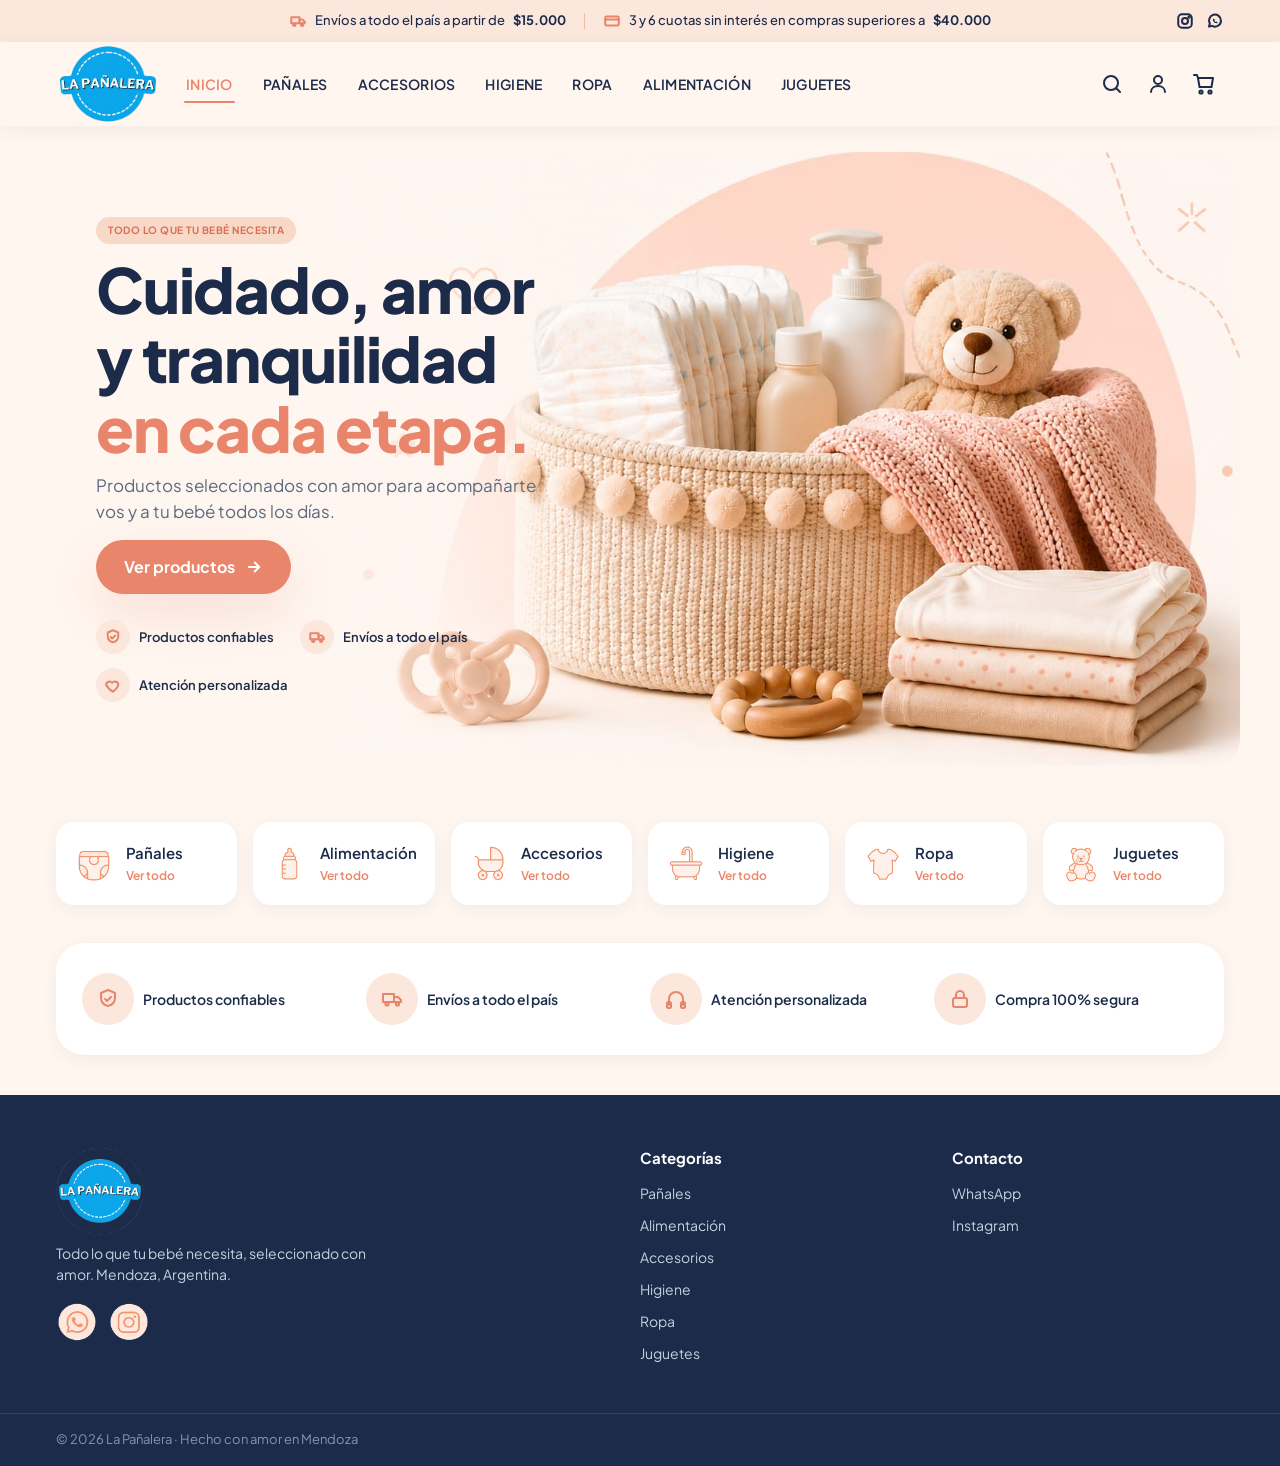
==== index.html @ e3b6f4aa "Ajustes UI: lightbox, logo más grande, hero mobile compacto, ofertas y limpieza - Saca corazones de " ====
<!DOCTYPE html>
<html lang="es">
<head>
  <meta charset="UTF-8" />
  <meta name="viewport" content="width=device-width, initial-scale=1.0" />
  <title>La Pañalera — Todo lo que tu bebé necesita</title>
  <meta name="description" content="La Pañalera: pañales, alimentación, accesorios, higiene, ropa y juguetes para tu bebé. Productos seleccionados con amor. Envíos a todo el país." />

  <link rel="preconnect" href="https://fonts.googleapis.com" />
  <link rel="preconnect" href="https://fonts.gstatic.com" crossorigin />
  <link href="https://fonts.googleapis.com/css2?family=Plus+Jakarta+Sans:wght@400;500;600;700;800&display=swap" rel="stylesheet" />
  <link rel="stylesheet" href="css/styles.css" />
  <link rel="icon" href="assets/logo.png" />
</head>
<body>

  <!-- ===================== BARRA DE ANUNCIO ===================== -->
  <div class="topbar">
    <div class="container topbar__inner">
      <p class="topbar__msg">
        <svg class="ico" viewBox="0 0 24 24" aria-hidden="true"><path d="M3 7h11v8H3z"/><path d="M14 10h4l3 3v2h-7z"/><circle cx="7" cy="17" r="1.6"/><circle cx="17.5" cy="17" r="1.6"/></svg>
        Envíos a todo el país a partir de <strong>$15.000</strong>
      </p>
      <span class="topbar__sep" aria-hidden="true"></span>
      <p class="topbar__msg topbar__msg--2">
        <svg class="ico" viewBox="0 0 24 24" aria-hidden="true"><rect x="3" y="6" width="18" height="12" rx="2"/><path d="M3 10h18"/></svg>
        3 y 6 cuotas sin interés en compras superiores a <strong>$40.000</strong>
      </p>
      <div class="topbar__social">
        <a href="https://www.instagram.com/lapanaleradelmercado" target="_blank" rel="noopener" aria-label="Instagram"><svg class="ico" viewBox="0 0 24 24"><rect x="3" y="3" width="18" height="18" rx="5"/><circle cx="12" cy="12" r="4"/><circle cx="17.5" cy="6.5" r="1"/></svg></a>
        <a href="#" id="topbarWa" target="_blank" rel="noopener" aria-label="WhatsApp"><svg class="ico" viewBox="0 0 24 24"><path d="M20 11.5a8 8 0 0 1-11.8 7L4 19.5l1.1-4A8 8 0 1 1 20 11.5z"/><path d="M9 9.5c0 3 2.5 5.5 5.5 5.5.6 0 1.2-.6.8-1.2l-1-1.2-1.5.6-1.6-1.6.6-1.5-1.2-1c-.6-.4-1.2.2-1.2.8z" fill="currentColor" stroke="none"/></svg></a>
      </div>
    </div>
  </div>

  <!-- ===================== HEADER ===================== -->
  <header class="header">
    <div class="container header__inner">
      <button class="header__menu" id="menuBtn" aria-label="Abrir menú">
        <svg viewBox="0 0 24 24"><path d="M4 7h16M4 12h16M4 17h16"/></svg>
      </button>

      <a href="index.html" class="logo" aria-label="La Pañalera — inicio">
        <img class="logo__img" src="assets/logo.png" alt="La Pañalera" width="1052" height="1052" />
      </a>

      <nav class="nav" id="nav">
        <a href="index.html" class="nav__link is-active">Inicio</a>
        <a href="productos.html?rubro=panales" class="nav__link">Pañales</a>
        <a href="productos.html?rubro=accesorios" class="nav__link">Accesorios</a>
        <a href="productos.html?rubro=higiene" class="nav__link">Higiene</a>
        <a href="productos.html?rubro=ropa" class="nav__link">Ropa</a>
        <a href="productos.html?rubro=alimentacion" class="nav__link">Alimentación</a>
        <a href="productos.html?rubro=juguetes" class="nav__link">Juguetes</a>
        <a href="productos.html" class="nav__link nav__link--ofertas" hidden>Ofertas</a>
      </nav>

      <div class="header__actions">
        <button class="iconbtn iconbtn--search" id="searchBtn" aria-label="Buscar productos">
          <svg viewBox="0 0 24 24"><circle cx="11" cy="11" r="7"/><path d="m20 20-3.5-3.5"/></svg>
        </button>
        <button class="iconbtn header__user" aria-label="Mi cuenta">
          <svg viewBox="0 0 24 24"><circle cx="12" cy="8" r="4"/><path d="M5 20c0-3.5 3-6 7-6s7 2.5 7 6"/></svg>
        </button>
        <button class="iconbtn iconbtn--cart" id="cartBtn" aria-label="Carrito">
          <svg viewBox="0 0 24 24"><path d="M6 6h15l-1.5 9h-12z"/><path d="M6 6 5 3H2"/><circle cx="9" cy="20" r="1.6"/><circle cx="18" cy="20" r="1.6"/></svg>
          <span class="badge" id="cartCount" hidden>0</span>
        </button>
      </div>
    </div>
  </header>

  <!-- Menú lateral mobile -->
  <div class="drawer" id="drawer" hidden>
    <div class="drawer__panel">
      <button class="drawer__close" id="drawerClose" aria-label="Cerrar menú">&times;</button>
      <nav class="drawer__nav" id="drawerNav"></nav>
    </div>
    <div class="drawer__backdrop" id="drawerBackdrop"></div>
  </div>

  <!-- Carrito (panel lateral) -->
  <div class="cart" id="cart" hidden>
    <div class="cart__backdrop" id="cartBackdrop"></div>
    <aside class="cart__panel" role="dialog" aria-label="Tu carrito">
      <header class="cart__head">
        <h2 class="cart__title">Tu carrito</h2>
        <button class="cart__close" id="cartClose" aria-label="Cerrar carrito">&times;</button>
      </header>
      <div class="cart__body" id="cartBody"><!-- render por JS --></div>
      <footer class="cart__foot" id="cartFoot">
        <div class="cart__totalrow">
          <span>Total</span>
          <strong id="cartTotal">$0</strong>
        </div>
        <a class="btn btn--primary cart__checkout" id="cartCheckout" target="_blank" rel="noopener">
          <svg viewBox="0 0 24 24" aria-hidden="true"><path d="M21 11.5a8 8 0 0 1-11.8 7L4 20l1.4-4.5A8 8 0 1 1 21 11.5z"/></svg>
          Finalizar pedido por WhatsApp
        </a>
        <button class="cart__clear" id="cartClear">Vaciar carrito</button>
      </footer>
    </aside>
  </div>

  <!-- Aviso flotante -->
  <div class="toast" id="toast" role="status" aria-live="polite" hidden></div>

  <main>
    <!-- ===================== HERO ===================== -->
    <section class="hero">
      <div class="container hero__inner">
        <picture class="hero__pic">
          <source media="(max-width: 991px)" srcset="assets/hero-mobile.jpeg" />
          <img class="hero__photo" src="assets/hero.jpeg" alt="Canasta con productos para bebé: pañales, mamadera, osito de peluche, mantita y accesorios" />
        </picture>
        <div class="hero__scrim" aria-hidden="true"></div>
        <div class="hero__content">
          <span class="pill">Todo lo que tu bebé necesita</span>
          <h1 class="hero__title">
            Cuidado, amor<br />y tranquilidad<br />
            <span class="hero__title-accent">en cada etapa.</span>
          </h1>
          <p class="hero__text">
            Productos seleccionados con amor para acompañarte
            vos y a tu bebé todos los días.
          </p>
          <a href="productos.html" class="btn btn--primary hero__cta">
            Ver productos
            <svg viewBox="0 0 24 24" aria-hidden="true"><path d="M5 12h14M13 6l6 6-6 6"/></svg>
          </a>

          <!-- confianza (visible en desktop dentro del hero) -->
          <ul class="hero__trust">
            <li><span class="hero__trust-ico"><svg viewBox="0 0 24 24"><path d="M12 3l7 3v5c0 4-3 7-7 8-4-1-7-4-7-8V6z"/><path d="m9 12 2 2 4-4"/></svg></span> Productos confiables</li>
            <li><span class="hero__trust-ico"><svg viewBox="0 0 24 24"><path d="M3 7h11v8H3z"/><path d="M14 10h4l3 3v2h-7z"/><circle cx="7" cy="17" r="1.6"/><circle cx="17.5" cy="17" r="1.6"/></svg></span> Envíos a todo el país</li>
            <li><span class="hero__trust-ico"><svg viewBox="0 0 24 24"><path d="M12 21s-7-4.5-9-9a4.5 4.5 0 0 1 8-3 4.5 4.5 0 0 1 8 3c-1 4-7 9-7 9z"/></svg></span> Atención personalizada</li>
          </ul>
        </div>

      </div>
    </section>

    <!-- ===================== CATEGORÍAS ===================== -->
    <section class="cats" id="categorias" aria-label="Categorías">
      <div class="container">
        <div class="cats__card">
          <div class="cats__grid" id="catsGrid"><!-- render por JS --></div>
          <a href="productos.html" class="btn btn--soft cats__all">
            Ver todas las categorías
            <svg viewBox="0 0 24 24" aria-hidden="true"><path d="M5 12h14M13 6l6 6-6 6"/></svg>
          </a>
        </div>
      </div>
    </section>

    <!-- ===================== FRANJA DE CONFIANZA / PROMOS ===================== -->
    <section class="trust" aria-label="Por qué comprarnos">
      <div class="container">
        <ul class="trust__row" id="trustRow"><!-- render por JS --></ul>
      </div>
    </section>
  </main>

  <!-- ===================== FOOTER ===================== -->
  <footer class="footer">
    <div class="container footer__inner">
      <div class="footer__brand">
        <span class="logo logo--footer">
          <img class="logo__img" src="assets/logo.png" alt="La Pañalera" width="1052" height="1052" />
        </span>
        <p>Todo lo que tu bebé necesita, seleccionado con amor. Mendoza, Argentina.</p>
        <div class="footer__social">
          <a href="#" id="footerWaIcon" target="_blank" rel="noopener" aria-label="WhatsApp"><img src="assets/icons/whatsapp.png" alt="WhatsApp" /></a>
          <a href="https://www.instagram.com/lapanaleradelmercado" target="_blank" rel="noopener" aria-label="Instagram"><img src="assets/icons/instagram.png" alt="Instagram" /></a>
        </div>
      </div>
      <div class="footer__col">
        <h3>Categorías</h3>
        <ul id="footerCats"></ul>
      </div>
      <div class="footer__col">
        <h3>Contacto</h3>
        <ul>
          <li><a href="#" id="footerWa">WhatsApp</a></li>
          <li><a href="https://www.instagram.com/lapanaleradelmercado" target="_blank" rel="noopener">Instagram</a></li>
        </ul>
      </div>
    </div>
    <div class="footer__bottom">
      <div class="container">© <span id="year"></span> La Pañalera · Hecho con amor en Mendoza</div>
    </div>
  </footer>

  <!-- ===================== BOTTOM NAV (mobile) ===================== -->
  <nav class="bottomnav" aria-label="Navegación principal">
    <a href="#" class="bottomnav__item is-active">
      <svg viewBox="0 0 24 24"><path d="M4 11l8-7 8 7"/><path d="M6 10v9h12v-9"/></svg>
      <span>Inicio</span>
    </a>
    <a href="#categorias" class="bottomnav__item">
      <svg viewBox="0 0 24 24"><rect x="4" y="4" width="6" height="6" rx="1.5"/><rect x="14" y="4" width="6" height="6" rx="1.5"/><rect x="4" y="14" width="6" height="6" rx="1.5"/><rect x="14" y="14" width="6" height="6" rx="1.5"/></svg>
      <span>Categorías</span>
    </a>
    <a href="#" class="bottomnav__item" id="navWa" target="_blank" rel="noopener">
      <svg viewBox="0 0 24 24"><path d="M20 11.5a8 8 0 0 1-11.8 7L4 19.5l1.1-4A8 8 0 1 1 20 11.5z"/><path d="M9 9.5c0 3 2.5 5.5 5.5 5.5.6 0 1.2-.6.8-1.2l-1-1.2-1.5.6-1.6-1.6.6-1.5-1.2-1c-.6-.4-1.2.2-1.2.8z" fill="currentColor" stroke="none"/></svg>
      <span>WhatsApp</span>
    </a>
    <a href="https://www.instagram.com/lapanaleradelmercado" class="bottomnav__item" id="navIg" target="_blank" rel="noopener">
      <svg viewBox="0 0 24 24"><rect x="3" y="3" width="18" height="18" rx="5"/><circle cx="12" cy="12" r="4"/><circle cx="17.5" cy="6.5" r="1"/></svg>
      <span>Instagram</span>
    </a>
    <a href="#" class="bottomnav__item" id="cartBtnNav">
      <svg viewBox="0 0 24 24"><path d="M6 6h15l-1.5 9h-12z"/><path d="M6 6 5 3H2"/><circle cx="9" cy="20" r="1.6"/><circle cx="18" cy="20" r="1.6"/></svg>
      <span>Carrito</span>
      <span class="badge badge--nav" id="cartCountNav" hidden>0</span>
    </a>
  </nav>

  <script src="js/main.js"></script>
</body>
</html>
---- css/styles.css ----
/* =========================================================
   LA PAÑALERA — Hoja de estilos
   Mobile-first. Breakpoint desktop en 992px.
   Todo se controla con las variables de :root.
   ========================================================= */

:root {
  /* Marca */
  --brand: #29abe2;          /* azul del logo */

  /* Acento (coral / salmón del mockup) */
  --accent: #e8856b;
  --accent-dark: #db6f53;
  --accent-soft: #f6b9a4;

  /* Cremas y durazno */
  --cream: #fff6f0;
  --peach-50: #fdf1ea;
  --peach-100: #fbe7db;
  --peach-200: #f8d8c7;
  --peach-300: #f1c3ad;

  /* Texto */
  --ink: #1c2b4a;            /* azul marino títulos */
  --ink-soft: #5d6b82;       /* gris texto */
  --line: #eee3da;

  /* Ilustración hero */
  --basket: #e7cba6;
  --basket-rim: #f0ddc4;
  --basket-line: #c9a982;
  --bear: #d6b48a;
  --bear-light: #ecdcc2;
  --bear-dark: #b8966c;

  /* Sistema */
  --white: #ffffff;
  --radius: 18px;
  --radius-lg: 28px;
  --shadow-sm: 0 4px 16px rgba(28, 43, 74, .06);
  --shadow-md: 0 10px 30px rgba(28, 43, 74, .08);
  --shadow-lg: 0 20px 50px rgba(219, 111, 83, .16);
  --container: 1200px;
  --ease: cubic-bezier(.4, 0, .2, 1);
}

/* ---------- Reset ---------- */
* { box-sizing: border-box; margin: 0; padding: 0; }
[hidden] { display: none !important; }
html { scroll-behavior: smooth; }
body {
  font-family: 'Plus Jakarta Sans', system-ui, -apple-system, sans-serif;
  color: var(--ink);
  background: var(--cream);
  line-height: 1.5;
  -webkit-font-smoothing: antialiased;
  padding-bottom: 70px; /* deja lugar al bottom-nav en mobile */
}
a { color: inherit; text-decoration: none; }
ul { list-style: none; }
img, svg { display: block; max-width: 100%; }
button { font-family: inherit; cursor: pointer; border: none; background: none; }
input { font-family: inherit; }

.container { width: 100%; max-width: var(--container); margin: 0 auto; padding: 0 16px; }
.ico { width: 18px; height: 18px; }

/* Estilo base de íconos de línea */
svg path, svg circle, svg rect, svg ellipse, svg line {
  vector-effect: non-scaling-stroke;
}
.header svg, .topbar svg, .iconbtn svg, .bottomnav svg, .searchbar svg,
.btn svg, .hero__trust-ico svg, .cat__ico svg, .trust__ico svg {
  fill: none;
  stroke: currentColor;
  stroke-width: 2;
  stroke-linecap: round;
  stroke-linejoin: round;
}

/* =========================================================
   BARRA DE ANUNCIO
   ========================================================= */
.topbar {
  background: var(--peach-100);
  color: var(--ink);
  font-size: 13px;
  font-weight: 500;
}
.topbar__inner {
  display: flex;
  align-items: center;
  justify-content: center;
  gap: 14px;
  min-height: 38px;
}
.topbar__msg { display: inline-flex; align-items: center; gap: 8px; }
.topbar__msg .ico { color: var(--accent); }
.topbar__msg--2, .topbar__sep, .topbar__social { display: none; }
.topbar__social { gap: 12px; }
.topbar__social a { color: var(--ink); display: inline-flex; transition: transform .2s var(--ease); }
.topbar__social a:hover { transform: translateY(-1px); }
.social-ico { width: 26px; height: 26px; object-fit: contain; }

/* =========================================================
   HEADER
   ========================================================= */
.header {
  position: sticky;
  top: 0;
  z-index: 50;
  background: var(--cream);
  box-shadow: var(--shadow-sm);
}
.header__inner {
  display: flex;
  align-items: center;
  justify-content: space-between;
  gap: 12px;
  min-height: 64px;
}
.header__menu { color: var(--ink); padding: 6px; }
.header__menu svg { width: 26px; height: 26px; }

.logo { display: inline-flex; align-items: center; }
/* logo más grande que su caja (márgenes negativos) para que se lea sin agrandar el header */
.logo__img { width: 80px; height: 80px; object-fit: contain; margin: -12px 0; }
.logo--footer .logo__img { width: 84px; height: 84px; margin: 0; }

.nav { display: none; }
.nav__link {
  font-size: 14px; font-weight: 600; color: var(--ink);
  padding: 6px 2px; position: relative; transition: color .2s var(--ease);
}
.nav__link:hover { color: var(--accent); }
.nav__link.is-active { color: var(--accent); }
.nav__link.is-active::after {
  content: ''; position: absolute; left: 0; right: 0; bottom: -2px; height: 2px;
  background: var(--accent); border-radius: 2px;
}

.header__actions { display: flex; align-items: center; gap: 6px; }
.iconbtn {
  position: relative; color: var(--ink); padding: 8px; border-radius: 50%;
  transition: background .2s var(--ease), color .2s var(--ease);
}
.iconbtn svg { width: 24px; height: 24px; }
.iconbtn:hover { background: var(--peach-100); color: var(--accent); }
/* mobile: solo la lupa en el header (carrito está en la barra inferior) */
.iconbtn--search { display: inline-flex; }
.header__user, .iconbtn--cart { display: none; }

.badge {
  position: absolute; top: 0; right: 0;
  background: var(--accent); color: #fff; font-size: 11px; font-weight: 700;
  min-width: 18px; height: 18px; border-radius: 9px;
  display: grid; place-items: center; padding: 0 4px;
}

/* Buscador */
.searchbar__wrap { padding-bottom: 12px; }
.searchbar {
  display: flex; align-items: center; gap: 10px;
  background: var(--white); border: 1.5px solid var(--line);
  border-radius: 999px; padding: 12px 18px; box-shadow: var(--shadow-sm);
  transition: border-color .2s var(--ease);
}
.searchbar:focus-within { border-color: var(--accent-soft); }
.searchbar svg { width: 20px; height: 20px; color: var(--ink-soft); }
.searchbar input { flex: 1; border: none; outline: none; font-size: 15px; background: none; color: var(--ink); }
.searchbar input::placeholder { color: #9aa6b8; }

/* =========================================================
   DRAWER (menú mobile)
   ========================================================= */
.drawer { position: fixed; inset: 0; z-index: 100; }
.drawer__backdrop { position: absolute; inset: 0; background: rgba(28,43,74,.45); animation: fade .25s var(--ease); }
.drawer__panel {
  position: absolute; top: 0; left: 0; bottom: 0; width: 78%; max-width: 320px;
  background: var(--cream); box-shadow: var(--shadow-lg); padding: 24px 20px;
  z-index: 1; animation: slideIn .28s var(--ease);
}
.drawer__close { font-size: 30px; line-height: 1; color: var(--ink); margin-bottom: 16px; }
.drawer__nav a {
  display: block; padding: 14px 8px; font-size: 16px; font-weight: 600;
  color: var(--ink); border-bottom: 1px solid var(--line);
}
.drawer__nav a:hover { color: var(--accent); }
@keyframes slideIn { from { transform: translateX(-100%); } to { transform: translateX(0); } }
@keyframes slideInRight { from { transform: translateX(100%); } to { transform: translateX(0); } }
@keyframes fade { from { opacity: 0; } to { opacity: 1; } }

/* =========================================================
   CARRITO (panel lateral derecho)
   ========================================================= */
.cart { position: fixed; inset: 0; z-index: 120; }
.cart__backdrop { position: absolute; inset: 0; background: rgba(28,43,74,.45); animation: fade .25s var(--ease); }
.cart__panel {
  position: absolute; top: 0; right: 0; bottom: 0; width: 90%; max-width: 400px;
  background: var(--cream); box-shadow: var(--shadow-lg);
  display: flex; flex-direction: column; animation: slideInRight .28s var(--ease);
}
.cart__head {
  display: flex; align-items: center; justify-content: space-between;
  padding: 20px 20px 14px; border-bottom: 1px solid var(--line);
}
.cart__title { font-size: 19px; font-weight: 800; }
.cart__close { font-size: 30px; line-height: 1; color: var(--ink-soft); }
.cart__body { flex: 1; overflow-y: auto; padding: 14px 16px; }

.cart__empty { text-align: center; padding: 48px 20px; color: var(--ink-soft); }
.cart__empty-ico { display: inline-grid; place-items: center; width: 64px; height: 64px; border-radius: 50%; background: var(--peach-100); color: var(--accent); margin-bottom: 14px; }
.cart__empty-ico svg { width: 30px; height: 30px; }
.cart__empty p { font-weight: 700; color: var(--ink); margin-bottom: 4px; }
.cart__empty span { font-size: 13px; }

.cart-item {
  display: flex; align-items: center; gap: 12px;
  padding: 14px 0; border-bottom: 1px solid var(--line);
}
.cart-item__info { display: flex; flex-direction: column; gap: 2px; flex: 1; min-width: 0; }
.cart-item__cat { font-size: 10px; font-weight: 700; color: var(--accent); text-transform: uppercase; letter-spacing: .04em; }
.cart-item__name { font-size: 14px; font-weight: 700; color: var(--ink); line-height: 1.25; }
.cart-item__price { font-size: 13px; color: var(--ink-soft); }
.cart-item__right { display: flex; flex-direction: column; align-items: flex-end; gap: 8px; }
.stepper {
  display: inline-flex; align-items: center; gap: 2px;
  background: var(--white); border: 1.5px solid var(--line); border-radius: 999px; padding: 2px;
}
.stepper button {
  width: 28px; height: 28px; border-radius: 50%; color: var(--accent-dark);
  font-size: 18px; font-weight: 700; display: grid; place-items: center;
  transition: background .15s var(--ease);
}
.stepper button:hover { background: var(--peach-100); }
.stepper span { min-width: 24px; text-align: center; font-weight: 700; font-size: 14px; }
.cart-item__del { color: #b9c0cc; padding: 2px; transition: color .15s var(--ease); }
.cart-item__del:hover { color: var(--accent); }
.cart-item__del svg { width: 18px; height: 18px; }

.cart__foot { padding: 16px 18px calc(16px + env(safe-area-inset-bottom)); border-top: 1px solid var(--line); background: var(--cream); }
.cart__totalrow { display: flex; justify-content: space-between; align-items: baseline; margin-bottom: 14px; font-size: 15px; }
.cart__totalrow strong { font-size: 22px; font-weight: 800; }
.cart__checkout { width: 100%; justify-content: center; }
.cart__checkout svg { fill: #fff; stroke: none; }
.cart__clear {
  display: block; width: 100%; text-align: center; margin-top: 10px;
  font-size: 13px; font-weight: 600; color: var(--ink-soft); padding: 6px;
}
.cart__clear:hover { color: var(--accent); }

/* animación del ícono de carrito al agregar */
.iconbtn--cart.pulse svg { animation: cartPulse .4s var(--ease); }
@keyframes cartPulse { 0%,100% { transform: scale(1); } 40% { transform: scale(1.22); } }

/* =========================================================
   TOAST
   ========================================================= */
.toast {
  position: fixed; left: 50%; bottom: 90px; transform: translate(-50%, 12px);
  background: var(--ink); color: #fff; font-size: 13.5px; font-weight: 600;
  padding: 12px 20px; border-radius: 999px; box-shadow: var(--shadow-md);
  z-index: 130; opacity: 0; transition: opacity .25s var(--ease), transform .25s var(--ease);
  max-width: 88%; text-align: center;
}
.toast.is-on { opacity: 1; transform: translate(-50%, 0); }

/* =========================================================
   LIGHTBOX (ampliar imagen)
   ========================================================= */
.lightbox {
  position: fixed; inset: 0; z-index: 200; display: grid; place-items: center;
  background: rgba(20, 28, 46, .88); padding: 24px; cursor: zoom-out;
  opacity: 0; transition: opacity .2s var(--ease);
}
.lightbox.is-on { opacity: 1; }
.lightbox img {
  max-width: 100%; max-height: 100%; border-radius: 14px;
  box-shadow: 0 20px 60px rgba(0, 0, 0, .5);
}

/* =========================================================
   HERO
   ========================================================= */
.hero { padding: 14px 0 8px; }
.hero__inner {
  background: linear-gradient(135deg, var(--peach-50) 0%, var(--peach-100) 100%);
  border-radius: var(--radius-lg);
  padding: 22px 20px;
  position: relative;
  overflow: hidden;
  min-height: 320px;
  display: flex;
  align-items: center;
}
.hero__content { position: relative; z-index: 2; max-width: 57%; }
.pill {
  display: inline-block; background: var(--peach-200); color: var(--accent-dark);
  font-size: 10px; font-weight: 700; letter-spacing: .05em; text-transform: uppercase;
  padding: 6px 12px; border-radius: 999px; margin-bottom: 11px;
}
.hero__title {
  font-size: clamp(22px, 6.6vw, 40px); font-weight: 800; line-height: 1.12;
  letter-spacing: -.02em; margin-bottom: 10px;
}
.hero__title-accent { color: var(--accent); }
.hero__text { color: var(--ink-soft); font-size: 13px; max-width: 26ch; margin-bottom: 16px; }
.hero__cta { padding: 11px 20px; font-size: 13.5px; }
.hero__trust { display: none; }

.btn {
  display: inline-flex; align-items: center; gap: 10px;
  font-weight: 700; font-size: 15px; border-radius: 999px;
  padding: 14px 26px; transition: transform .18s var(--ease), box-shadow .2s var(--ease), background .2s var(--ease);
}
.btn svg { width: 18px; height: 18px; }
.btn--primary { background: var(--accent); color: #fff; box-shadow: var(--shadow-lg); }
.btn--primary:hover { background: var(--accent-dark); transform: translateY(-2px); }
.btn--soft { background: var(--peach-100); color: var(--accent-dark); width: 100%; justify-content: center; }
.btn--soft:hover { background: var(--peach-200); }

/* foto del hero — detrás del texto (full-bleed) */
.hero__pic { display: contents; }
.hero__photo {
  position: absolute; inset: 0; width: 100%; height: 100%;
  object-fit: cover; object-position: 66% center; z-index: 0;
}
/* degradé crema a la izquierda para que el texto se lea sobre la foto */
.hero__scrim {
  position: absolute; inset: 0; z-index: 1; pointer-events: none;
  background: linear-gradient(100deg,
    var(--cream) 0%, rgba(255,246,240,.92) 28%,
    rgba(255,246,240,.5) 50%, rgba(255,246,240,0) 74%);
}

/* =========================================================
   CATEGORÍAS
   ========================================================= */
.cats { padding: 20px 0; }
.cats__card {
  background: var(--white); border-radius: var(--radius-lg);
  box-shadow: var(--shadow-sm); padding: 22px 16px;
}
.cats__grid {
  display: grid; grid-template-columns: repeat(3, 1fr);
  gap: 6px 4px; margin-bottom: 18px;
}
.cat {
  display: flex; flex-direction: column; align-items: center; gap: 10px;
  padding: 16px 8px; border-radius: var(--radius);
  transition: background .2s var(--ease), transform .18s var(--ease);
}
.cat:hover { background: var(--peach-50); transform: translateY(-2px); }
.cat__ico { color: var(--accent); display: grid; place-items: center; }
.cat__ico svg, .cat__ico img { width: 46px; height: 46px; object-fit: contain; }
.cat__name { font-size: 14px; font-weight: 600; color: var(--ink); }
.cat__link { display: none; font-size: 12px; color: var(--accent); font-weight: 600; }
.cats__all { margin-top: 4px; }

/* =========================================================
   PRODUCTOS
   ========================================================= */
.products { padding: 18px 0 26px; }
.section-head { text-align: center; margin-bottom: 22px; }
.section-title { font-size: clamp(22px, 6vw, 30px); font-weight: 800; letter-spacing: -.02em; }
.section-sub { color: var(--ink-soft); font-size: 14px; margin-top: 6px; }

.products__grid {
  display: grid; grid-template-columns: repeat(2, 1fr); gap: 14px;
}
.card {
  background: var(--white); border-radius: var(--radius);
  box-shadow: var(--shadow-sm); overflow: hidden;
  display: flex; flex-direction: column;
  transition: transform .2s var(--ease), box-shadow .2s var(--ease);
}
.card:hover { transform: translateY(-4px); box-shadow: var(--shadow-md); }
.card__media { position: relative; aspect-ratio: 1 / 1; background: var(--peach-50); display: grid; place-items: center; }
.card__media svg { width: 46%; height: 46%; color: var(--accent-soft); }
.card__photo { position: absolute; inset: 0; width: 100%; height: 100%; object-fit: cover; z-index: 1; cursor: zoom-in; }
.card__tag {
  position: absolute; top: 10px; left: 10px; background: var(--accent); color: #fff;
  font-size: 11px; font-weight: 700; padding: 4px 10px; border-radius: 999px;
}
.card__fav {
  position: absolute; top: 8px; right: 8px; z-index: 2; width: 32px; height: 32px; border-radius: 50%;
  background: rgba(255,255,255,.85); color: var(--accent); display: grid; place-items: center;
}
.card__fav svg { width: 18px; height: 18px; fill: none; stroke: currentColor; stroke-width: 2; }
.card__body { padding: 12px 14px 14px; display: flex; flex-direction: column; gap: 6px; flex: 1; }
.card__cat { font-size: 11px; font-weight: 600; color: var(--accent); text-transform: uppercase; letter-spacing: .04em; }
.card__name { font-size: 15px; font-weight: 700; color: var(--ink); line-height: 1.25; }
.card__price { font-size: 18px; font-weight: 800; color: var(--ink); margin-top: auto; }
.card__cta {
  display: inline-flex; align-items: center; justify-content: center; gap: 8px;
  margin-top: 8px; padding: 10px; border-radius: 999px;
  background: var(--peach-100); color: var(--accent-dark); font-weight: 700; font-size: 14px;
  transition: background .2s var(--ease), color .2s var(--ease);
}
.card__cta svg { width: 16px; height: 16px; fill: currentColor; }
.card__cta:hover { background: var(--accent); color: #fff; }

/* control de carrito dentro de la card (− cantidad +, subtotal, tacho) */
.card__control { margin-top: 8px; }
.card__cartrow { display: flex; align-items: center; justify-content: space-between; gap: 8px; }
.card__cartrow .stepper { flex: 0 0 auto; }
.card__del { color: #c2c8d2; padding: 4px; border-radius: 8px; transition: color .15s var(--ease); }
.card__del:hover { color: var(--accent); }
.card__del svg { width: 19px; height: 19px; }
.card__subtotal { margin-top: 8px; text-align: center; font-size: 13px; color: var(--ink-soft); }
.card__subtotal strong { color: var(--ink); font-weight: 800; }

/* =========================================================
   PÁGINA DE PRODUCTOS (productos.html)
   ========================================================= */
.catalog { padding: 24px 0 40px; }
.catalog__head { text-align: center; margin-bottom: 16px; }
.catalog__head .section-title { font-size: clamp(24px, 7vw, 34px); }
.catfilter {
  display: flex; flex-wrap: wrap; gap: 8px; justify-content: center; margin-bottom: 24px;
}
.chip {
  padding: 8px 16px; border-radius: 999px; background: var(--white);
  border: 1.5px solid var(--line); font-size: 13px; font-weight: 600; color: var(--ink);
  transition: background .18s var(--ease), color .18s var(--ease), border-color .18s var(--ease);
}
.chip:hover { border-color: var(--accent-soft); color: var(--accent-dark); }
.chip.is-active { background: var(--accent); border-color: var(--accent); color: #fff; }
.empty-msg {
  grid-column: 1 / -1; text-align: center; color: var(--ink-soft);
  padding: 48px 16px; font-size: 15px; line-height: 1.7;
}
.catalog__search { max-width: 560px; margin: 0 auto 26px; }
.searchbar--lg { padding: 14px 22px; }
.searchbar--lg svg { width: 22px; height: 22px; }
.searchbar--lg input { font-size: 16px; }

/* =========================================================
   FRANJA DE CONFIANZA
   ========================================================= */
.trust { padding: 8px 0 30px; }
.trust__row {
  display: grid; grid-template-columns: repeat(4, 1fr); gap: 18px 6px;
  background: var(--white); border-radius: var(--radius-lg);
  box-shadow: var(--shadow-sm); padding: 24px 12px;
}
.trust__item { display: flex; flex-direction: column; align-items: center; text-align: center; gap: 9px; }
.trust__ico {
  width: 48px; height: 48px; border-radius: 50%; background: var(--peach-100);
  display: grid; place-items: center; color: var(--accent); flex-shrink: 0;
}
.trust__ico svg { width: 22px; height: 22px; }
.trust__txt { font-size: 12px; font-weight: 600; color: var(--ink); max-width: 12ch; line-height: 1.3; }

/* =========================================================
   FOOTER
   ========================================================= */
.footer { background: var(--ink); color: #c7d0e0; margin-top: 10px; }
.footer__inner { display: grid; grid-template-columns: 1fr; gap: 28px; padding-top: 36px; padding-bottom: 28px; }
.footer__brand .logo__img { width: 88px; height: 88px; margin-bottom: 8px; }
.footer__brand p { font-size: 14px; max-width: 34ch; }
.footer__social { display: flex; gap: 10px; margin-top: 16px; }
.footer__social a { display: inline-flex; transition: transform .2s var(--ease); }
.footer__social a:hover { transform: translateY(-2px); }
.footer__social img { width: 42px; height: 42px; object-fit: contain; }
.footer__col h3 { color: #fff; font-size: 15px; margin-bottom: 12px; }
.footer__col li { margin-bottom: 8px; }
.footer__col a { font-size: 14px; transition: color .2s var(--ease); }
.footer__col a:hover { color: #fff; }
.footer__bottom { border-top: 1px solid rgba(255,255,255,.1); padding: 16px 0; font-size: 13px; color: #8893a8; }

/* =========================================================
   WHATSAPP FLOTANTE
   ========================================================= */
.wa-float {
  position: fixed; right: 16px; bottom: 84px; z-index: 60;
  width: 54px; height: 54px; border-radius: 50%; background: #25d366; color: #25d366;
  display: grid; place-items: center; box-shadow: 0 8px 24px rgba(37,211,102,.4);
  transition: transform .2s var(--ease);
}
.wa-float svg { width: 32px; height: 32px; }
.wa-float:hover { transform: scale(1.08); }

/* =========================================================
   BOTTOM NAV (mobile)
   ========================================================= */
.bottomnav {
  position: fixed; left: 0; right: 0; bottom: 0; z-index: 70;
  background: var(--white); box-shadow: 0 -4px 20px rgba(28,43,74,.08);
  display: flex; justify-content: space-around; padding: 8px 4px 10px;
}
.bottomnav__item {
  position: relative; display: flex; flex-direction: column; align-items: center; gap: 3px;
  font-size: 11px; font-weight: 600; color: var(--ink-soft); flex: 1;
}
.bottomnav__item svg { width: 24px; height: 24px; }
.bottomnav__item.is-active { color: var(--accent); }
.badge--nav { top: -4px; right: 50%; margin-right: -22px; }

/* =========================================================
   DESKTOP  (≥ 992px)
   ========================================================= */
@media (min-width: 992px) {
  body { padding-bottom: 0; }

  /* topbar completa */
  .topbar__inner { justify-content: center; gap: 18px; position: relative; min-height: 42px; }
  .topbar__msg--2 { display: inline-flex; }
  .topbar__sep { display: block; width: 1px; height: 16px; background: var(--accent-soft); }
  .topbar__social { display: flex; position: absolute; right: 16px; }

  /* header horizontal */
  .header__inner { min-height: 84px; gap: 24px; }
  .header__menu { display: none; }
  .logo__img { width: 104px; height: 104px; margin: -18px 0; }
  .nav { display: flex; align-items: center; gap: 26px; flex: 1; }
  .nav__link { font-size: 14px; text-transform: uppercase; letter-spacing: .02em; }
  .iconbtn--search, .header__user { display: inline-flex; }
  .iconbtn--cart { display: inline-flex; }
  .searchbar__wrap { display: none; }
  .bottomnav { display: none; }
  .wa-float { bottom: 24px; right: 24px; }

  /* hero 50/50 */
  .hero { padding: 26px 0; }
  .hero__inner { padding: 64px 56px; min-height: 480px; display: flex; flex-direction: row; align-items: center; }
  .hero__content { max-width: 520px; order: 0; }
  .hero__title { font-size: 56px; }
  .hero__text { font-size: 17px; max-width: 38ch; }
  .hero__cta { padding: 15px 28px; font-size: 16px; }
  .hero__trust {
    display: flex; flex-wrap: wrap; gap: 14px 26px; margin-top: 26px;
  }
  .hero__trust li { display: flex; align-items: center; gap: 9px; font-size: 13px; font-weight: 600; color: var(--ink); }
  .hero__trust-ico {
    width: 34px; height: 34px; border-radius: 50%; background: var(--peach-100);
    display: grid; place-items: center; color: var(--accent);
  }
  .hero__trust-ico svg { width: 18px; height: 18px; fill: none; stroke: currentColor; stroke-width: 2; stroke-linecap: round; stroke-linejoin: round; }
  .hero__photo {
    position: absolute; inset: 0; order: 0;
    width: 100%; height: 100%; border-radius: 0;
    object-fit: cover; object-position: center 42%; z-index: 0;
  }
  .hero__scrim {
    display: block; position: absolute; inset: 0; z-index: 1; pointer-events: none;
    background: linear-gradient(90deg,
      var(--cream) 0%, rgba(255,246,240,.85) 22%,
      rgba(255,246,240,.35) 40%, rgba(255,246,240,0) 55%);
  }

  /* categorías en fila de cards */
  .cats__card { background: none; box-shadow: none; padding: 10px 0; }
  .cats__grid { grid-template-columns: repeat(6, 1fr); gap: 16px; margin-bottom: 0; }
  .cat {
    flex-direction: row; justify-content: flex-start; gap: 12px;
    background: var(--white); box-shadow: var(--shadow-sm); padding: 20px 18px;
  }
  .cat__ico svg, .cat__ico img { width: 40px; height: 40px; }
  .cat__body { display: flex; flex-direction: column; align-items: flex-start; gap: 2px; }
  .cat__name { font-size: 15px; }
  .cat__link { display: inline-flex; align-items: center; gap: 4px; white-space: nowrap; }
  .cats__all { display: none; }

  /* productos */
  .products__grid { grid-template-columns: repeat(4, 1fr); gap: 22px; }

  /* confianza 4 en fila */
  .trust__row { grid-template-columns: repeat(4, 1fr); gap: 20px; padding: 30px 26px; }
  .trust__item { flex-direction: row; text-align: left; }
  .trust__ico { width: 52px; height: 52px; }
  .trust__ico svg { width: 24px; height: 24px; }
  .trust__txt { max-width: none; font-size: 14px; }

  /* footer */
  .footer__inner { grid-template-columns: 2fr 1fr 1fr; gap: 40px; padding-top: 52px; padding-bottom: 40px; }
}

@media (min-width: 1280px) {
  .hero__title { font-size: 62px; }
}

/* respeta usuarios que prefieren menos movimiento */
@media (prefers-reduced-motion: reduce) {
  * { animation: none !important; transition: none !important; }
}
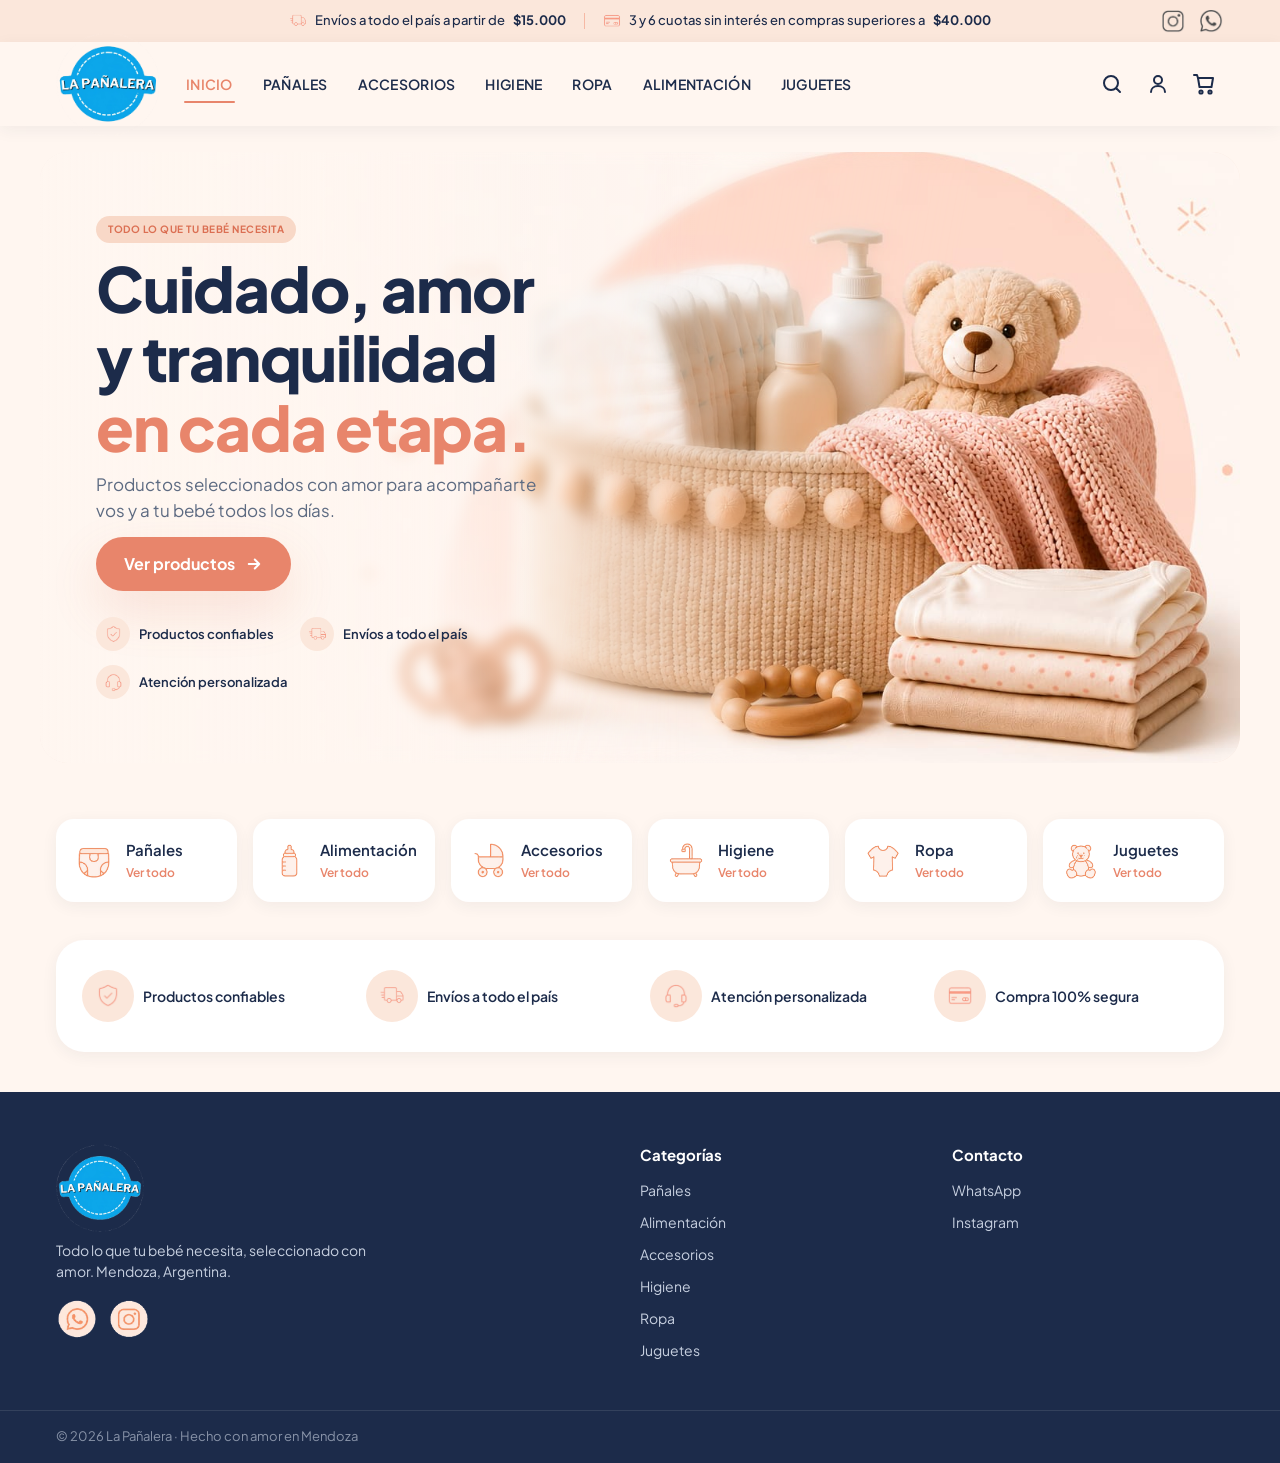
==== commit 96680df4: "Iconos del cliente, hero más fiel al mockup y ajustes varios - Iconos del cliente (gris/coral) en ba" ====
--- a/index.html
+++ b/index.html
@@ -18,17 +18,17 @@
   <div class="topbar">
     <div class="container topbar__inner">
       <p class="topbar__msg">
-        <svg class="ico" viewBox="0 0 24 24" aria-hidden="true"><path d="M3 7h11v8H3z"/><path d="M14 10h4l3 3v2h-7z"/><circle cx="7" cy="17" r="1.6"/><circle cx="17.5" cy="17" r="1.6"/></svg>
+        <img class="ico" src="assets/icons/truck-coral.png" alt="" />
         Envíos a todo el país a partir de <strong>$15.000</strong>
       </p>
       <span class="topbar__sep" aria-hidden="true"></span>
       <p class="topbar__msg topbar__msg--2">
-        <svg class="ico" viewBox="0 0 24 24" aria-hidden="true"><rect x="3" y="6" width="18" height="12" rx="2"/><path d="M3 10h18"/></svg>
+        <img class="ico" src="assets/icons/card-coral.png" alt="" />
         3 y 6 cuotas sin interés en compras superiores a <strong>$40.000</strong>
       </p>
       <div class="topbar__social">
-        <a href="https://www.instagram.com/lapanaleradelmercado" target="_blank" rel="noopener" aria-label="Instagram"><svg class="ico" viewBox="0 0 24 24"><rect x="3" y="3" width="18" height="18" rx="5"/><circle cx="12" cy="12" r="4"/><circle cx="17.5" cy="6.5" r="1"/></svg></a>
-        <a href="#" id="topbarWa" target="_blank" rel="noopener" aria-label="WhatsApp"><svg class="ico" viewBox="0 0 24 24"><path d="M20 11.5a8 8 0 0 1-11.8 7L4 19.5l1.1-4A8 8 0 1 1 20 11.5z"/><path d="M9 9.5c0 3 2.5 5.5 5.5 5.5.6 0 1.2-.6.8-1.2l-1-1.2-1.5.6-1.6-1.6.6-1.5-1.2-1c-.6-.4-1.2.2-1.2.8z" fill="currentColor" stroke="none"/></svg></a>
+        <a href="https://www.instagram.com/lapanaleradelmercado" target="_blank" rel="noopener" aria-label="Instagram"><img class="social-ico" src="assets/icons/ig-gray.png" alt="Instagram" /></a>
+        <a href="#" id="topbarWa" target="_blank" rel="noopener" aria-label="WhatsApp"><img class="social-ico" src="assets/icons/wa-gray.png" alt="WhatsApp" /></a>
       </div>
     </div>
   </div>
@@ -94,7 +94,7 @@
           <strong id="cartTotal">$0</strong>
         </div>
         <a class="btn btn--primary cart__checkout" id="cartCheckout" target="_blank" rel="noopener">
-          <svg viewBox="0 0 24 24" aria-hidden="true"><path d="M21 11.5a8 8 0 0 1-11.8 7L4 20l1.4-4.5A8 8 0 1 1 21 11.5z"/></svg>
+          <img class="cart__waico" src="assets/icons/wa-white.png" alt="" />
           Finalizar pedido por WhatsApp
         </a>
         <button class="cart__clear" id="cartClear">Vaciar carrito</button>
@@ -131,9 +131,9 @@
 
           <!-- confianza (visible en desktop dentro del hero) -->
           <ul class="hero__trust">
-            <li><span class="hero__trust-ico"><svg viewBox="0 0 24 24"><path d="M12 3l7 3v5c0 4-3 7-7 8-4-1-7-4-7-8V6z"/><path d="m9 12 2 2 4-4"/></svg></span> Productos confiables</li>
-            <li><span class="hero__trust-ico"><svg viewBox="0 0 24 24"><path d="M3 7h11v8H3z"/><path d="M14 10h4l3 3v2h-7z"/><circle cx="7" cy="17" r="1.6"/><circle cx="17.5" cy="17" r="1.6"/></svg></span> Envíos a todo el país</li>
-            <li><span class="hero__trust-ico"><svg viewBox="0 0 24 24"><path d="M12 21s-7-4.5-9-9a4.5 4.5 0 0 1 8-3 4.5 4.5 0 0 1 8 3c-1 4-7 9-7 9z"/></svg></span> Atención personalizada</li>
+            <li><span class="hero__trust-ico"><img src="assets/icons/escudo-coral.png" alt="" /></span> Productos confiables</li>
+            <li><span class="hero__trust-ico"><img src="assets/icons/truck-coral.png" alt="" /></span> Envíos a todo el país</li>
+            <li><span class="hero__trust-ico"><img src="assets/icons/soporte-coral.png" alt="" /></span> Atención personalizada</li>
           </ul>
         </div>
 
@@ -193,24 +193,24 @@
 
   <!-- ===================== BOTTOM NAV (mobile) ===================== -->
   <nav class="bottomnav" aria-label="Navegación principal">
-    <a href="#" class="bottomnav__item is-active">
-      <svg viewBox="0 0 24 24"><path d="M4 11l8-7 8 7"/><path d="M6 10v9h12v-9"/></svg>
+    <a href="index.html" class="bottomnav__item is-active">
+      <img class="bn-ico" src="assets/icons/home-coral.png" alt="" />
       <span>Inicio</span>
     </a>
     <a href="#categorias" class="bottomnav__item">
-      <svg viewBox="0 0 24 24"><rect x="4" y="4" width="6" height="6" rx="1.5"/><rect x="14" y="4" width="6" height="6" rx="1.5"/><rect x="4" y="14" width="6" height="6" rx="1.5"/><rect x="14" y="14" width="6" height="6" rx="1.5"/></svg>
+      <img class="bn-ico" src="assets/icons/cats-gray.png" alt="" />
       <span>Categorías</span>
     </a>
     <a href="#" class="bottomnav__item" id="navWa" target="_blank" rel="noopener">
-      <svg viewBox="0 0 24 24"><path d="M20 11.5a8 8 0 0 1-11.8 7L4 19.5l1.1-4A8 8 0 1 1 20 11.5z"/><path d="M9 9.5c0 3 2.5 5.5 5.5 5.5.6 0 1.2-.6.8-1.2l-1-1.2-1.5.6-1.6-1.6.6-1.5-1.2-1c-.6-.4-1.2.2-1.2.8z" fill="currentColor" stroke="none"/></svg>
+      <img class="bn-ico" src="assets/icons/wa-gray.png" alt="" />
       <span>WhatsApp</span>
     </a>
     <a href="https://www.instagram.com/lapanaleradelmercado" class="bottomnav__item" id="navIg" target="_blank" rel="noopener">
-      <svg viewBox="0 0 24 24"><rect x="3" y="3" width="18" height="18" rx="5"/><circle cx="12" cy="12" r="4"/><circle cx="17.5" cy="6.5" r="1"/></svg>
+      <img class="bn-ico" src="assets/icons/ig-gray.png" alt="" />
       <span>Instagram</span>
     </a>
     <a href="#" class="bottomnav__item" id="cartBtnNav">
-      <svg viewBox="0 0 24 24"><path d="M6 6h15l-1.5 9h-12z"/><path d="M6 6 5 3H2"/><circle cx="9" cy="20" r="1.6"/><circle cx="18" cy="20" r="1.6"/></svg>
+      <img class="bn-ico" src="assets/icons/cart-gray.png" alt="" />
       <span>Carrito</span>
       <span class="badge badge--nav" id="cartCountNav" hidden>0</span>
     </a>
--- a/css/styles.css
+++ b/css/styles.css
@@ -102,6 +102,13 @@
 .topbar__social a:hover { transform: translateY(-1px); }
 .social-ico { width: 26px; height: 26px; object-fit: contain; }
 
+/* tamaños de los iconos-imagen (barra inferior, anuncios, confianza, carrito) */
+img.ico { object-fit: contain; }
+.bn-ico { width: 24px; height: 24px; object-fit: contain; }
+.cart__waico { width: 22px; height: 22px; object-fit: contain; }
+.trust__ico img { width: 26px; height: 26px; object-fit: contain; }
+.hero__trust-ico img { width: 19px; height: 19px; object-fit: contain; }
+
 /* =========================================================
    HEADER
    ========================================================= */
@@ -289,11 +296,14 @@
   padding: 22px 20px;
   position: relative;
   overflow: hidden;
-  min-height: 320px;
+  min-height: 330px;
   display: flex;
-  align-items: center;
-}
-.hero__content { position: relative; z-index: 2; max-width: 57%; }
+  align-items: stretch;
+}
+.hero__content {
+  position: relative; z-index: 2; max-width: 57%;
+  display: flex; flex-direction: column; align-items: flex-start;
+}
 .pill {
   display: inline-block; background: var(--peach-200); color: var(--accent-dark);
   font-size: 10px; font-weight: 700; letter-spacing: .05em; text-transform: uppercase;
@@ -304,8 +314,8 @@
   letter-spacing: -.02em; margin-bottom: 10px;
 }
 .hero__title-accent { color: var(--accent); }
-.hero__text { color: var(--ink-soft); font-size: 13px; max-width: 26ch; margin-bottom: 16px; }
-.hero__cta { padding: 11px 20px; font-size: 13.5px; }
+.hero__text { color: var(--ink-soft); font-size: 13px; max-width: 26ch; margin-bottom: 14px; }
+.hero__cta { padding: 8px 18px; font-size: 13px; margin-top: auto; }
 .hero__trust { display: none; }
 
 .btn {
@@ -323,14 +333,18 @@
 .hero__pic { display: contents; }
 .hero__photo {
   position: absolute; inset: 0; width: 100%; height: 100%;
-  object-fit: cover; object-position: 66% center; z-index: 0;
-}
-/* degradé crema a la izquierda para que el texto se lea sobre la foto */
+  object-fit: cover; object-position: 60% center; z-index: 0;
+}
+/* degradé + desenfoque a la izquierda para que el texto se lea bien sobre la foto */
 .hero__scrim {
   position: absolute; inset: 0; z-index: 1; pointer-events: none;
   background: linear-gradient(100deg,
-    var(--cream) 0%, rgba(255,246,240,.92) 28%,
-    rgba(255,246,240,.5) 50%, rgba(255,246,240,0) 74%);
+    rgba(255,246,240,.86) 0%, rgba(255,246,240,.72) 34%,
+    rgba(255,246,240,.28) 54%, rgba(255,246,240,0) 74%);
+  backdrop-filter: blur(7px);
+  -webkit-backdrop-filter: blur(7px);
+  -webkit-mask: linear-gradient(100deg, #000 0%, #000 46%, transparent 72%);
+  mask: linear-gradient(100deg, #000 0%, #000 46%, transparent 72%);
 }
 
 /* =========================================================
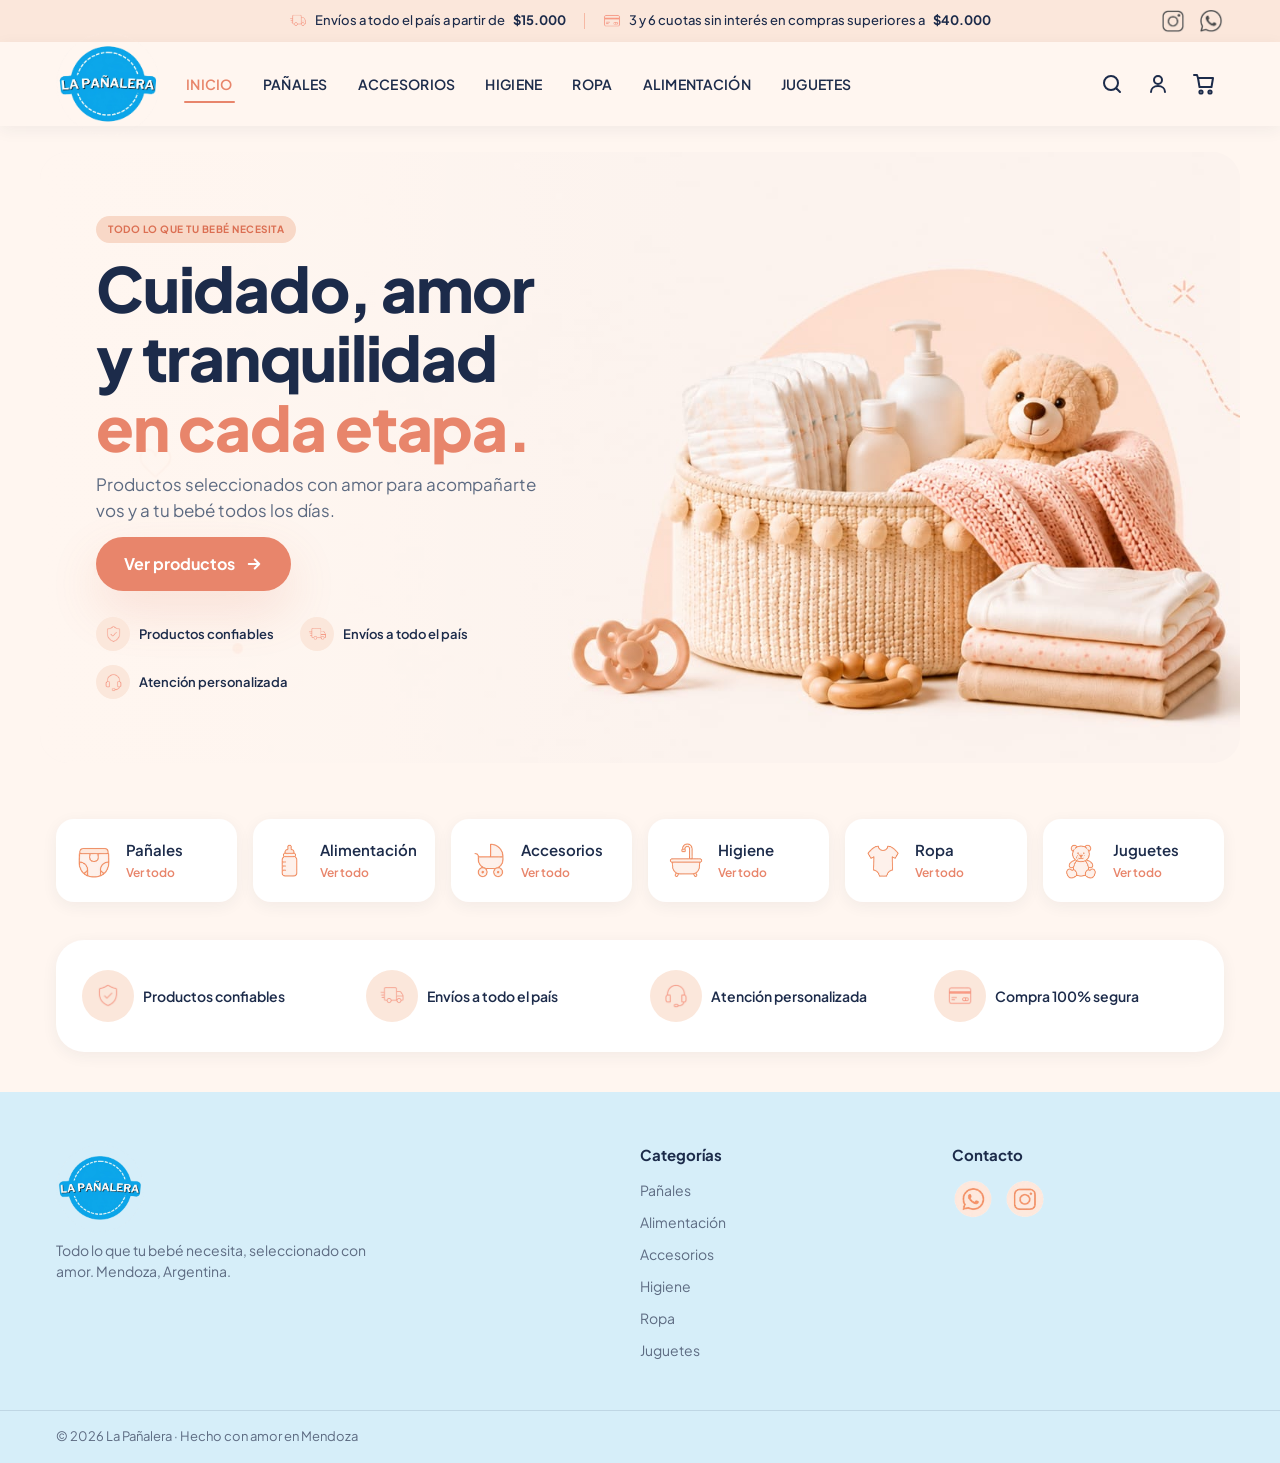
==== commit 52411623: "Hero con imágenes por dispositivo, botón 1 renglón, sin blur, footer celeste - Hero: hero 1 (apaisad" ====
--- a/index.html
+++ b/index.html
@@ -169,21 +169,17 @@
           <img class="logo__img" src="assets/logo.png" alt="La Pañalera" width="1052" height="1052" />
         </span>
         <p>Todo lo que tu bebé necesita, seleccionado con amor. Mendoza, Argentina.</p>
+      </div>
+      <div class="footer__col">
+        <h3>Categorías</h3>
+        <ul id="footerCats"></ul>
+      </div>
+      <div class="footer__col">
+        <h3>Contacto</h3>
         <div class="footer__social">
           <a href="#" id="footerWaIcon" target="_blank" rel="noopener" aria-label="WhatsApp"><img src="assets/icons/whatsapp.png" alt="WhatsApp" /></a>
           <a href="https://www.instagram.com/lapanaleradelmercado" target="_blank" rel="noopener" aria-label="Instagram"><img src="assets/icons/instagram.png" alt="Instagram" /></a>
         </div>
-      </div>
-      <div class="footer__col">
-        <h3>Categorías</h3>
-        <ul id="footerCats"></ul>
-      </div>
-      <div class="footer__col">
-        <h3>Contacto</h3>
-        <ul>
-          <li><a href="#" id="footerWa">WhatsApp</a></li>
-          <li><a href="https://www.instagram.com/lapanaleradelmercado" target="_blank" rel="noopener">Instagram</a></li>
-        </ul>
       </div>
     </div>
     <div class="footer__bottom">
--- a/css/styles.css
+++ b/css/styles.css
@@ -7,6 +7,7 @@
 :root {
   /* Marca */
   --brand: #29abe2;          /* azul del logo */
+  --sky-pastel: #d6eef9;     /* celeste pastel (footer) */
 
   /* Acento (coral / salmón del mockup) */
   --accent: #e8856b;
@@ -291,17 +292,17 @@
    ========================================================= */
 .hero { padding: 14px 0 8px; }
 .hero__inner {
-  background: linear-gradient(135deg, var(--peach-50) 0%, var(--peach-100) 100%);
+  background: #fcf3ee; /* mismo crema que la foto, para que 'contain' no deje borde */
   border-radius: var(--radius-lg);
-  padding: 22px 20px;
+  padding: 24px 20px;
   position: relative;
   overflow: hidden;
-  min-height: 330px;
+  min-height: 472px;
   display: flex;
-  align-items: stretch;
+  align-items: flex-start;
 }
 .hero__content {
-  position: relative; z-index: 2; max-width: 57%;
+  position: relative; z-index: 2; max-width: 82%;
   display: flex; flex-direction: column; align-items: flex-start;
 }
 .pill {
@@ -314,8 +315,8 @@
   letter-spacing: -.02em; margin-bottom: 10px;
 }
 .hero__title-accent { color: var(--accent); }
-.hero__text { color: var(--ink-soft); font-size: 13px; max-width: 26ch; margin-bottom: 14px; }
-.hero__cta { padding: 8px 18px; font-size: 13px; margin-top: auto; }
+.hero__text { color: var(--ink-soft); font-size: 13px; max-width: 30ch; margin-bottom: 14px; }
+.hero__cta { padding: 9px 22px; font-size: 13.5px; white-space: nowrap; }
 .hero__trust { display: none; }
 
 .btn {
@@ -333,18 +334,13 @@
 .hero__pic { display: contents; }
 .hero__photo {
   position: absolute; inset: 0; width: 100%; height: 100%;
-  object-fit: cover; object-position: 60% center; z-index: 0;
-}
-/* degradé + desenfoque a la izquierda para que el texto se lea bien sobre la foto */
+  object-fit: contain; object-position: center bottom; z-index: 0;
+}
+/* MOBILE: texto arriba sobre la crema → degradé suave de arriba */
 .hero__scrim {
   position: absolute; inset: 0; z-index: 1; pointer-events: none;
-  background: linear-gradient(100deg,
-    rgba(255,246,240,.86) 0%, rgba(255,246,240,.72) 34%,
-    rgba(255,246,240,.28) 54%, rgba(255,246,240,0) 74%);
-  backdrop-filter: blur(7px);
-  -webkit-backdrop-filter: blur(7px);
-  -webkit-mask: linear-gradient(100deg, #000 0%, #000 46%, transparent 72%);
-  mask: linear-gradient(100deg, #000 0%, #000 46%, transparent 72%);
+  background: linear-gradient(180deg,
+    rgba(255,246,240,.55) 0%, rgba(255,246,240,.18) 32%, rgba(255,246,240,0) 50%);
 }
 
 /* =========================================================
@@ -469,19 +465,19 @@
 /* =========================================================
    FOOTER
    ========================================================= */
-.footer { background: var(--ink); color: #c7d0e0; margin-top: 10px; }
-.footer__inner { display: grid; grid-template-columns: 1fr; gap: 28px; padding-top: 36px; padding-bottom: 28px; }
+.footer { background: var(--sky-pastel); color: var(--ink-soft); margin-top: 10px; }
+.footer__inner { display: grid; grid-template-columns: 1fr; gap: 26px; padding-top: 34px; padding-bottom: 26px; }
 .footer__brand .logo__img { width: 88px; height: 88px; margin-bottom: 8px; }
-.footer__brand p { font-size: 14px; max-width: 34ch; }
-.footer__social { display: flex; gap: 10px; margin-top: 16px; }
+.footer__brand p { font-size: 14px; max-width: 34ch; color: var(--ink-soft); }
+.footer__social { display: flex; gap: 10px; margin-top: 12px; }
 .footer__social a { display: inline-flex; transition: transform .2s var(--ease); }
 .footer__social a:hover { transform: translateY(-2px); }
 .footer__social img { width: 42px; height: 42px; object-fit: contain; }
-.footer__col h3 { color: #fff; font-size: 15px; margin-bottom: 12px; }
+.footer__col h3 { color: var(--ink); font-size: 15px; margin-bottom: 12px; }
 .footer__col li { margin-bottom: 8px; }
-.footer__col a { font-size: 14px; transition: color .2s var(--ease); }
-.footer__col a:hover { color: #fff; }
-.footer__bottom { border-top: 1px solid rgba(255,255,255,.1); padding: 16px 0; font-size: 13px; color: #8893a8; }
+.footer__col a { font-size: 14px; color: var(--ink-soft); transition: color .2s var(--ease); }
+.footer__col a:hover { color: var(--accent); }
+.footer__bottom { border-top: 1px solid rgba(28,43,74,.12); padding: 16px 0; font-size: 13px; color: var(--ink-soft); }
 
 /* =========================================================
    WHATSAPP FLOTANTE
@@ -554,13 +550,13 @@
   .hero__photo {
     position: absolute; inset: 0; order: 0;
     width: 100%; height: 100%; border-radius: 0;
-    object-fit: cover; object-position: center 42%; z-index: 0;
+    object-fit: cover; object-position: center center; z-index: 0;
   }
   .hero__scrim {
     display: block; position: absolute; inset: 0; z-index: 1; pointer-events: none;
     background: linear-gradient(90deg,
-      var(--cream) 0%, rgba(255,246,240,.85) 22%,
-      rgba(255,246,240,.35) 40%, rgba(255,246,240,0) 55%);
+      var(--cream) 0%, rgba(255,246,240,.8) 24%,
+      rgba(255,246,240,.25) 42%, rgba(255,246,240,0) 56%);
   }
 
   /* categorías en fila de cards */
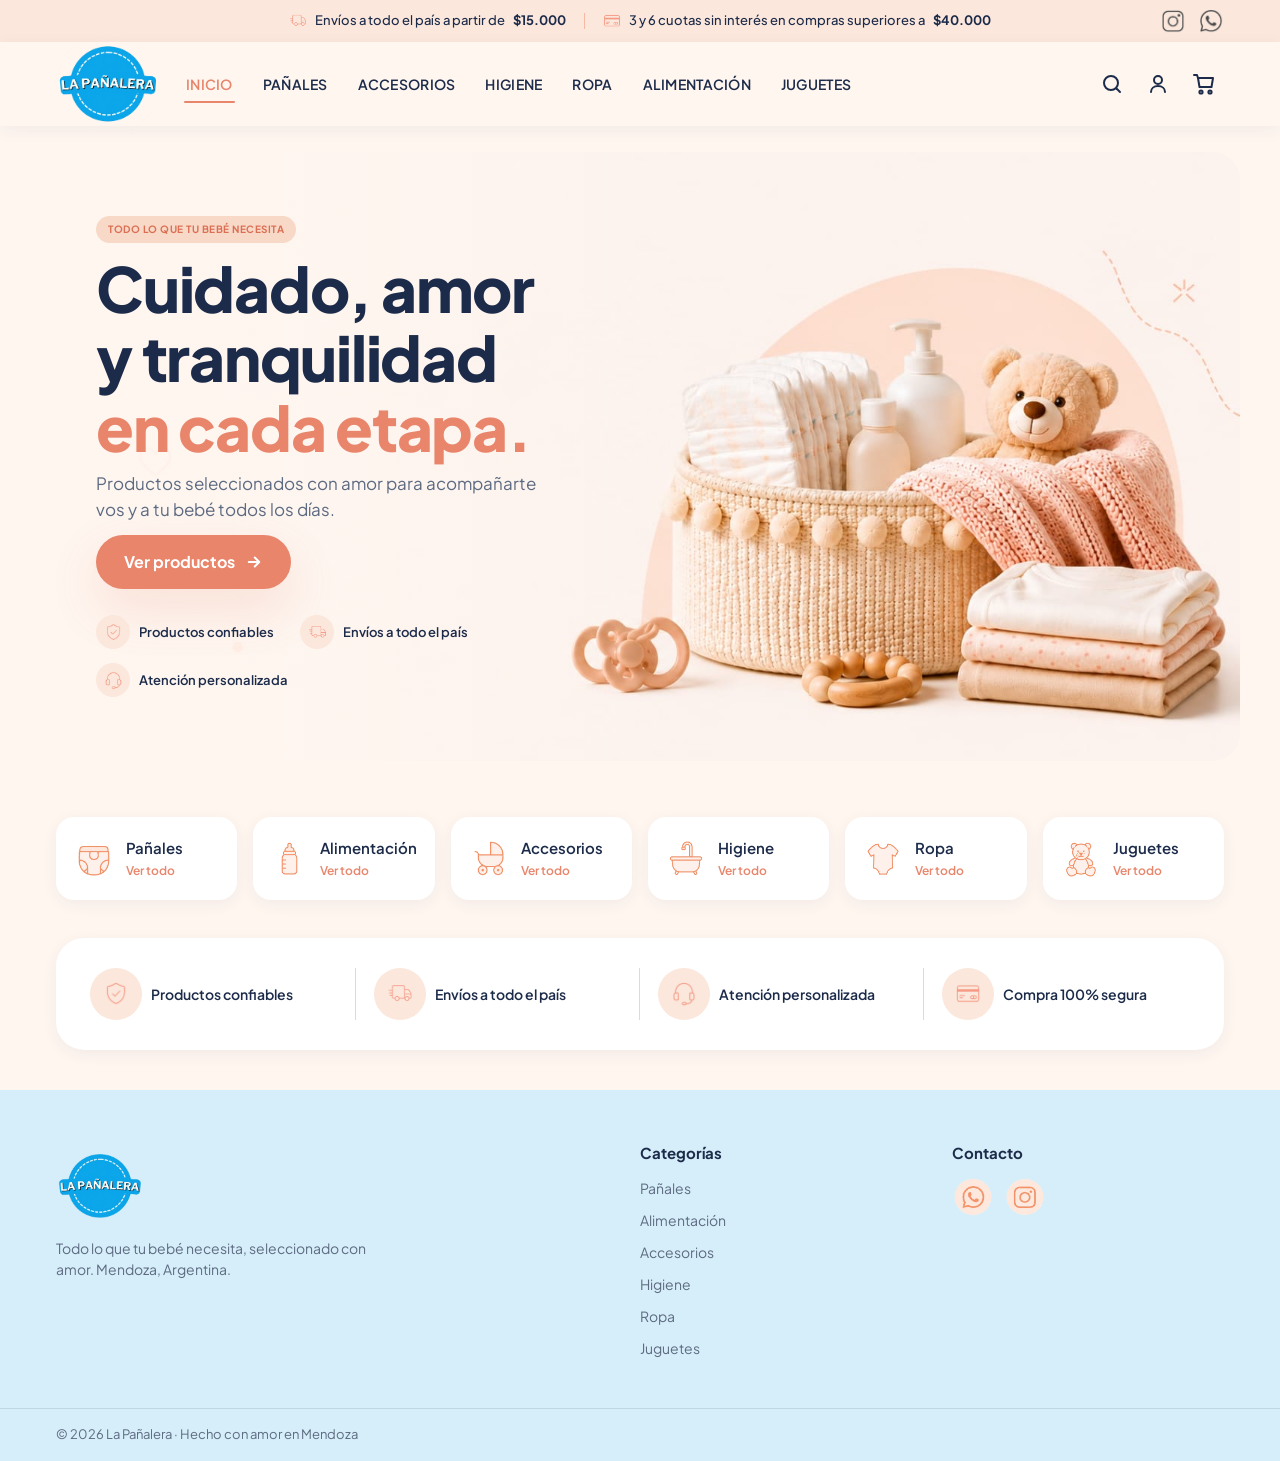
==== commit 3aba431b: "Hero como el mockup (canasta a la derecha) + rayitas rosas - Hero compacto con la canasta a la derec" ====
--- a/index.html
+++ b/index.html
@@ -109,10 +109,7 @@
     <!-- ===================== HERO ===================== -->
     <section class="hero">
       <div class="container hero__inner">
-        <picture class="hero__pic">
-          <source media="(max-width: 991px)" srcset="assets/hero-mobile.jpeg" />
-          <img class="hero__photo" src="assets/hero.jpeg" alt="Canasta con productos para bebé: pañales, mamadera, osito de peluche, mantita y accesorios" />
-        </picture>
+        <img class="hero__photo" src="assets/hero.jpeg" alt="Canasta con productos para bebé: pañales, mamadera, osito de peluche, mantita y accesorios" />
         <div class="hero__scrim" aria-hidden="true"></div>
         <div class="hero__content">
           <span class="pill">Todo lo que tu bebé necesita</span>
--- a/css/styles.css
+++ b/css/styles.css
@@ -8,6 +8,7 @@
   /* Marca */
   --brand: #29abe2;          /* azul del logo */
   --sky-pastel: #d6eef9;     /* celeste pastel (footer) */
+  --divider: #f3d2cb;        /* rayitas rosas (separadores) */
 
   /* Acento (coral / salmón del mockup) */
   --accent: #e8856b;
@@ -292,17 +293,17 @@
    ========================================================= */
 .hero { padding: 14px 0 8px; }
 .hero__inner {
-  background: #fcf3ee; /* mismo crema que la foto, para que 'contain' no deje borde */
+  background: #fcf3ee; /* mismo crema que la foto */
   border-radius: var(--radius-lg);
-  padding: 24px 20px;
+  padding: 22px 20px;
   position: relative;
   overflow: hidden;
-  min-height: 472px;
+  min-height: 300px;
   display: flex;
-  align-items: flex-start;
+  align-items: center;
 }
 .hero__content {
-  position: relative; z-index: 2; max-width: 82%;
+  position: relative; z-index: 2; max-width: 56%;
   display: flex; flex-direction: column; align-items: flex-start;
 }
 .pill {
@@ -311,12 +312,12 @@
   padding: 6px 12px; border-radius: 999px; margin-bottom: 11px;
 }
 .hero__title {
-  font-size: clamp(22px, 6.6vw, 40px); font-weight: 800; line-height: 1.12;
-  letter-spacing: -.02em; margin-bottom: 10px;
+  font-size: clamp(21px, 6vw, 40px); font-weight: 800; line-height: 1.12;
+  letter-spacing: -.02em; margin-bottom: 9px;
 }
 .hero__title-accent { color: var(--accent); }
-.hero__text { color: var(--ink-soft); font-size: 13px; max-width: 30ch; margin-bottom: 14px; }
-.hero__cta { padding: 9px 22px; font-size: 13.5px; white-space: nowrap; }
+.hero__text { color: var(--ink-soft); font-size: 12.5px; max-width: 24ch; margin-bottom: 13px; }
+.hero__cta { padding: 9px 20px; font-size: 13px; white-space: nowrap; }
 .hero__trust { display: none; }
 
 .btn {
@@ -334,13 +335,14 @@
 .hero__pic { display: contents; }
 .hero__photo {
   position: absolute; inset: 0; width: 100%; height: 100%;
-  object-fit: contain; object-position: center bottom; z-index: 0;
-}
-/* MOBILE: texto arriba sobre la crema → degradé suave de arriba */
+  object-fit: cover; object-position: 95% center; z-index: 0;
+}
+/* MOBILE: texto a la izquierda → degradé crema desde la izquierda */
 .hero__scrim {
   position: absolute; inset: 0; z-index: 1; pointer-events: none;
-  background: linear-gradient(180deg,
-    rgba(255,246,240,.55) 0%, rgba(255,246,240,.18) 32%, rgba(255,246,240,0) 50%);
+  background: linear-gradient(100deg,
+    #fcf3ee 0%, rgba(252,243,238,.82) 32%,
+    rgba(252,243,238,.28) 54%, rgba(252,243,238,0) 74%);
 }
 
 /* =========================================================
@@ -353,14 +355,15 @@
 }
 .cats__grid {
   display: grid; grid-template-columns: repeat(3, 1fr);
-  gap: 6px 4px; margin-bottom: 18px;
+  gap: 1px; background: var(--divider); margin-bottom: 18px;
 }
 .cat {
+  background: var(--white);
   display: flex; flex-direction: column; align-items: center; gap: 10px;
-  padding: 16px 8px; border-radius: var(--radius);
-  transition: background .2s var(--ease), transform .18s var(--ease);
-}
-.cat:hover { background: var(--peach-50); transform: translateY(-2px); }
+  padding: 18px 8px; border-radius: 0;
+  transition: background .2s var(--ease);
+}
+.cat:hover { background: var(--peach-50); }
 .cat__ico { color: var(--accent); display: grid; place-items: center; }
 .cat__ico svg, .cat__ico img { width: 46px; height: 46px; object-fit: contain; }
 .cat__name { font-size: 14px; font-weight: 600; color: var(--ink); }
@@ -450,11 +453,15 @@
    ========================================================= */
 .trust { padding: 8px 0 30px; }
 .trust__row {
-  display: grid; grid-template-columns: repeat(4, 1fr); gap: 18px 6px;
+  display: grid; grid-template-columns: repeat(4, 1fr); gap: 0;
   background: var(--white); border-radius: var(--radius-lg);
-  box-shadow: var(--shadow-sm); padding: 24px 12px;
-}
-.trust__item { display: flex; flex-direction: column; align-items: center; text-align: center; gap: 9px; }
+  box-shadow: var(--shadow-sm); padding: 24px 8px;
+}
+.trust__item {
+  display: flex; flex-direction: column; align-items: center; text-align: center; gap: 9px;
+  padding: 0 6px; border-right: 1px solid var(--divider);
+}
+.trust__item:last-child { border-right: none; }
 .trust__ico {
   width: 48px; height: 48px; border-radius: 50%; background: var(--peach-100);
   display: grid; place-items: center; color: var(--accent); flex-shrink: 0;
@@ -561,9 +568,9 @@
 
   /* categorías en fila de cards */
   .cats__card { background: none; box-shadow: none; padding: 10px 0; }
-  .cats__grid { grid-template-columns: repeat(6, 1fr); gap: 16px; margin-bottom: 0; }
+  .cats__grid { grid-template-columns: repeat(6, 1fr); gap: 16px; background: none; margin-bottom: 0; }
   .cat {
-    flex-direction: row; justify-content: flex-start; gap: 12px;
+    flex-direction: row; justify-content: flex-start; gap: 12px; border-radius: var(--radius);
     background: var(--white); box-shadow: var(--shadow-sm); padding: 20px 18px;
   }
   .cat__ico svg, .cat__ico img { width: 40px; height: 40px; }
@@ -576,8 +583,8 @@
   .products__grid { grid-template-columns: repeat(4, 1fr); gap: 22px; }
 
   /* confianza 4 en fila */
-  .trust__row { grid-template-columns: repeat(4, 1fr); gap: 20px; padding: 30px 26px; }
-  .trust__item { flex-direction: row; text-align: left; }
+  .trust__row { grid-template-columns: repeat(4, 1fr); gap: 0; padding: 30px 16px; }
+  .trust__item { flex-direction: row; text-align: left; padding: 0 18px; }
   .trust__ico { width: 52px; height: 52px; }
   .trust__ico svg { width: 24px; height: 24px; }
   .trust__txt { max-width: none; font-size: 14px; }
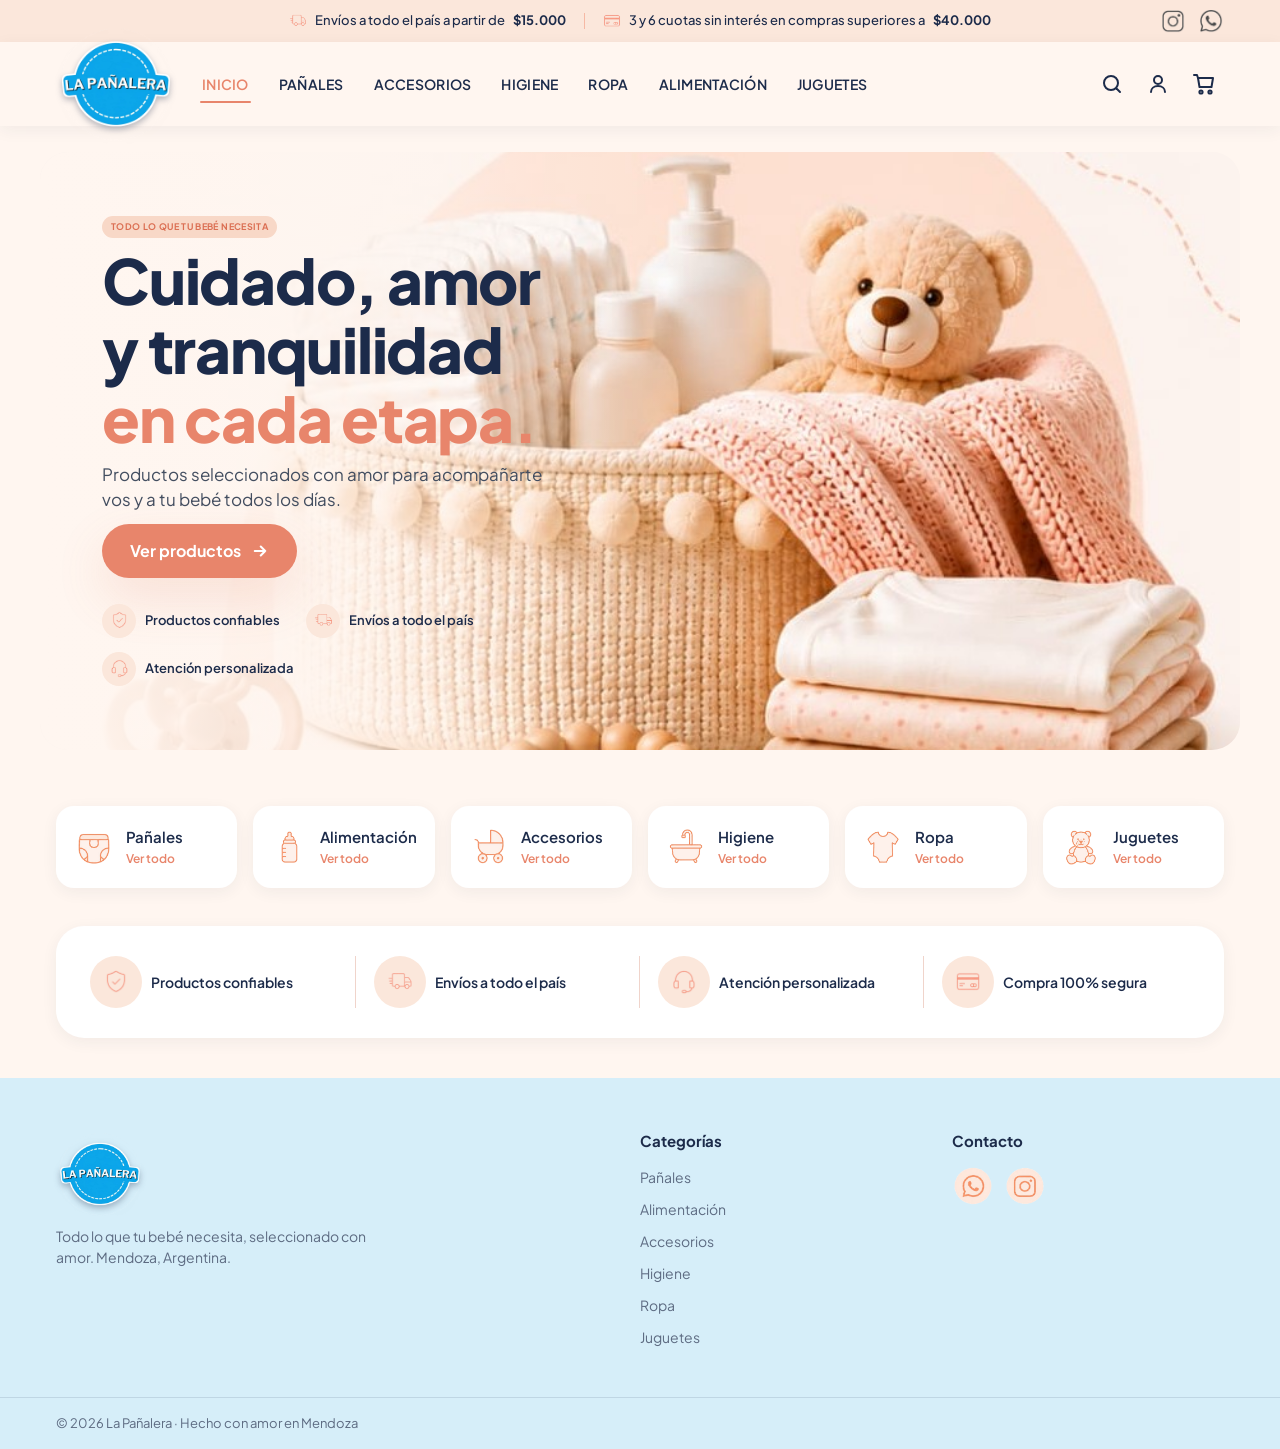
==== commit 9e9c3e88: "Logo sticker, hero 2 columnas (canasta más chica a la derecha) y rayitas nítidas - Logo con borde bl" ====
--- a/index.html
+++ b/index.html
@@ -41,7 +41,7 @@
       </button>
 
       <a href="index.html" class="logo" aria-label="La Pañalera — inicio">
-        <img class="logo__img" src="assets/logo.png" alt="La Pañalera" width="1052" height="1052" />
+        <img class="logo__img" src="assets/logo-sticker.png" alt="La Pañalera" width="1052" height="1052" />
       </a>
 
       <nav class="nav" id="nav">
@@ -109,7 +109,10 @@
     <!-- ===================== HERO ===================== -->
     <section class="hero">
       <div class="container hero__inner">
-        <img class="hero__photo" src="assets/hero.jpeg" alt="Canasta con productos para bebé: pañales, mamadera, osito de peluche, mantita y accesorios" />
+        <picture class="hero__pic">
+          <source media="(max-width: 991px)" srcset="assets/hero-basket.jpeg" />
+          <img class="hero__photo" src="assets/hero.jpeg" alt="Canasta con productos para bebé: pañales, mamadera, osito de peluche, mantita y accesorios" />
+        </picture>
         <div class="hero__scrim" aria-hidden="true"></div>
         <div class="hero__content">
           <span class="pill">Todo lo que tu bebé necesita</span>
@@ -163,7 +166,7 @@
     <div class="container footer__inner">
       <div class="footer__brand">
         <span class="logo logo--footer">
-          <img class="logo__img" src="assets/logo.png" alt="La Pañalera" width="1052" height="1052" />
+          <img class="logo__img" src="assets/logo-sticker.png" alt="La Pañalera" width="1052" height="1052" />
         </span>
         <p>Todo lo que tu bebé necesita, seleccionado con amor. Mendoza, Argentina.</p>
       </div>
--- a/css/styles.css
+++ b/css/styles.css
@@ -8,7 +8,7 @@
   /* Marca */
   --brand: #29abe2;          /* azul del logo */
   --sky-pastel: #d6eef9;     /* celeste pastel (footer) */
-  --divider: #f3d2cb;        /* rayitas rosas (separadores) */
+  --divider: #f0d4cb;        /* rayitas rosas (separadores) */
 
   /* Acento (coral / salmón del mockup) */
   --accent: #e8856b;
@@ -132,9 +132,12 @@
 .header__menu svg { width: 26px; height: 26px; }
 
 .logo { display: inline-flex; align-items: center; }
-/* logo más grande que su caja (márgenes negativos) para que se lea sin agrandar el header */
-.logo__img { width: 80px; height: 80px; object-fit: contain; margin: -12px 0; }
-.logo--footer .logo__img { width: 84px; height: 84px; margin: 0; }
+/* logo sticker: borde blanco + sombra (relieve). Márgenes negativos para no agrandar el header */
+.logo__img {
+  width: 94px; height: 94px; object-fit: contain; margin: -15px 0;
+  filter: drop-shadow(0 3px 3px rgba(28, 43, 74, .32));
+}
+.logo--footer .logo__img { width: 96px; height: 96px; margin: 0; }
 
 .nav { display: none; }
 .nav__link {
@@ -295,29 +298,32 @@
 .hero__inner {
   background: #fcf3ee; /* mismo crema que la foto */
   border-radius: var(--radius-lg);
-  padding: 22px 20px;
+  padding: 20px 18px;
   position: relative;
   overflow: hidden;
-  min-height: 300px;
+  min-height: 210px;
   display: flex;
+  flex-direction: row;
   align-items: center;
+  gap: 6px;
 }
 .hero__content {
-  position: relative; z-index: 2; max-width: 56%;
+  position: relative; z-index: 2; flex: 1 1 auto; max-width: 54%;
   display: flex; flex-direction: column; align-items: flex-start;
 }
+.hero__pic { display: contents; }
 .pill {
   display: inline-block; background: var(--peach-200); color: var(--accent-dark);
-  font-size: 10px; font-weight: 700; letter-spacing: .05em; text-transform: uppercase;
-  padding: 6px 12px; border-radius: 999px; margin-bottom: 11px;
+  font-size: 9px; font-weight: 700; letter-spacing: .04em; text-transform: uppercase;
+  padding: 4px 9px; border-radius: 999px; margin-bottom: 8px;
 }
 .hero__title {
-  font-size: clamp(21px, 6vw, 40px); font-weight: 800; line-height: 1.12;
-  letter-spacing: -.02em; margin-bottom: 9px;
+  font-size: clamp(20px, 5.7vw, 40px); font-weight: 800; line-height: 1.12;
+  letter-spacing: -.02em; margin-bottom: 8px;
 }
 .hero__title-accent { color: var(--accent); }
-.hero__text { color: var(--ink-soft); font-size: 12.5px; max-width: 24ch; margin-bottom: 13px; }
-.hero__cta { padding: 9px 20px; font-size: 13px; white-space: nowrap; }
+.hero__text { color: #434e60; font-size: 12px; max-width: 22ch; margin-bottom: 11px; }
+.hero__cta { padding: 7px 16px; font-size: 12.5px; white-space: nowrap; }
 .hero__trust { display: none; }
 
 .btn {
@@ -333,17 +339,12 @@
 
 /* foto del hero — detrás del texto (full-bleed) */
 .hero__pic { display: contents; }
+/* MOBILE: la foto (recorte de la canasta) va como columna a la derecha */
 .hero__photo {
-  position: absolute; inset: 0; width: 100%; height: 100%;
-  object-fit: cover; object-position: 95% center; z-index: 0;
-}
-/* MOBILE: texto a la izquierda → degradé crema desde la izquierda */
-.hero__scrim {
-  position: absolute; inset: 0; z-index: 1; pointer-events: none;
-  background: linear-gradient(100deg,
-    #fcf3ee 0%, rgba(252,243,238,.82) 32%,
-    rgba(252,243,238,.28) 54%, rgba(252,243,238,0) 74%);
-}
+  order: 2; position: static; flex: 0 0 46%; width: 46%; height: auto;
+  align-self: center; object-fit: contain; z-index: 0;
+}
+.hero__scrim { display: none; }
 
 /* =========================================================
    CATEGORÍAS
@@ -355,14 +356,17 @@
 }
 .cats__grid {
   display: grid; grid-template-columns: repeat(3, 1fr);
-  gap: 1px; background: var(--divider); margin-bottom: 18px;
+  gap: 0; margin-bottom: 18px;
 }
 .cat {
-  background: var(--white);
   display: flex; flex-direction: column; align-items: center; gap: 10px;
   padding: 18px 8px; border-radius: 0;
+  border-right: 1.5px solid var(--divider);
+  border-bottom: 1.5px solid var(--divider);
   transition: background .2s var(--ease);
 }
+.cat:nth-child(3n) { border-right: none; }      /* última columna */
+.cat:nth-child(n+4) { border-bottom: none; }    /* última fila (4,5,6) */
 .cat:hover { background: var(--peach-50); }
 .cat__ico { color: var(--accent); display: grid; place-items: center; }
 .cat__ico svg, .cat__ico img { width: 46px; height: 46px; object-fit: contain; }
@@ -459,7 +463,7 @@
 }
 .trust__item {
   display: flex; flex-direction: column; align-items: center; text-align: center; gap: 9px;
-  padding: 0 6px; border-right: 1px solid var(--divider);
+  padding: 0 6px; border-right: 1.5px solid var(--divider);
 }
 .trust__item:last-child { border-right: none; }
 .trust__ico {
@@ -529,7 +533,7 @@
   /* header horizontal */
   .header__inner { min-height: 84px; gap: 24px; }
   .header__menu { display: none; }
-  .logo__img { width: 104px; height: 104px; margin: -18px 0; }
+  .logo__img { width: 120px; height: 120px; margin: -20px 0; }
   .nav { display: flex; align-items: center; gap: 26px; flex: 1; }
   .nav__link { font-size: 14px; text-transform: uppercase; letter-spacing: .02em; }
   .iconbtn--search, .header__user { display: inline-flex; }
@@ -571,6 +575,7 @@
   .cats__grid { grid-template-columns: repeat(6, 1fr); gap: 16px; background: none; margin-bottom: 0; }
   .cat {
     flex-direction: row; justify-content: flex-start; gap: 12px; border-radius: var(--radius);
+    border: none;
     background: var(--white); box-shadow: var(--shadow-sm); padding: 20px 18px;
   }
   .cat__ico svg, .cat__ico img { width: 40px; height: 40px; }
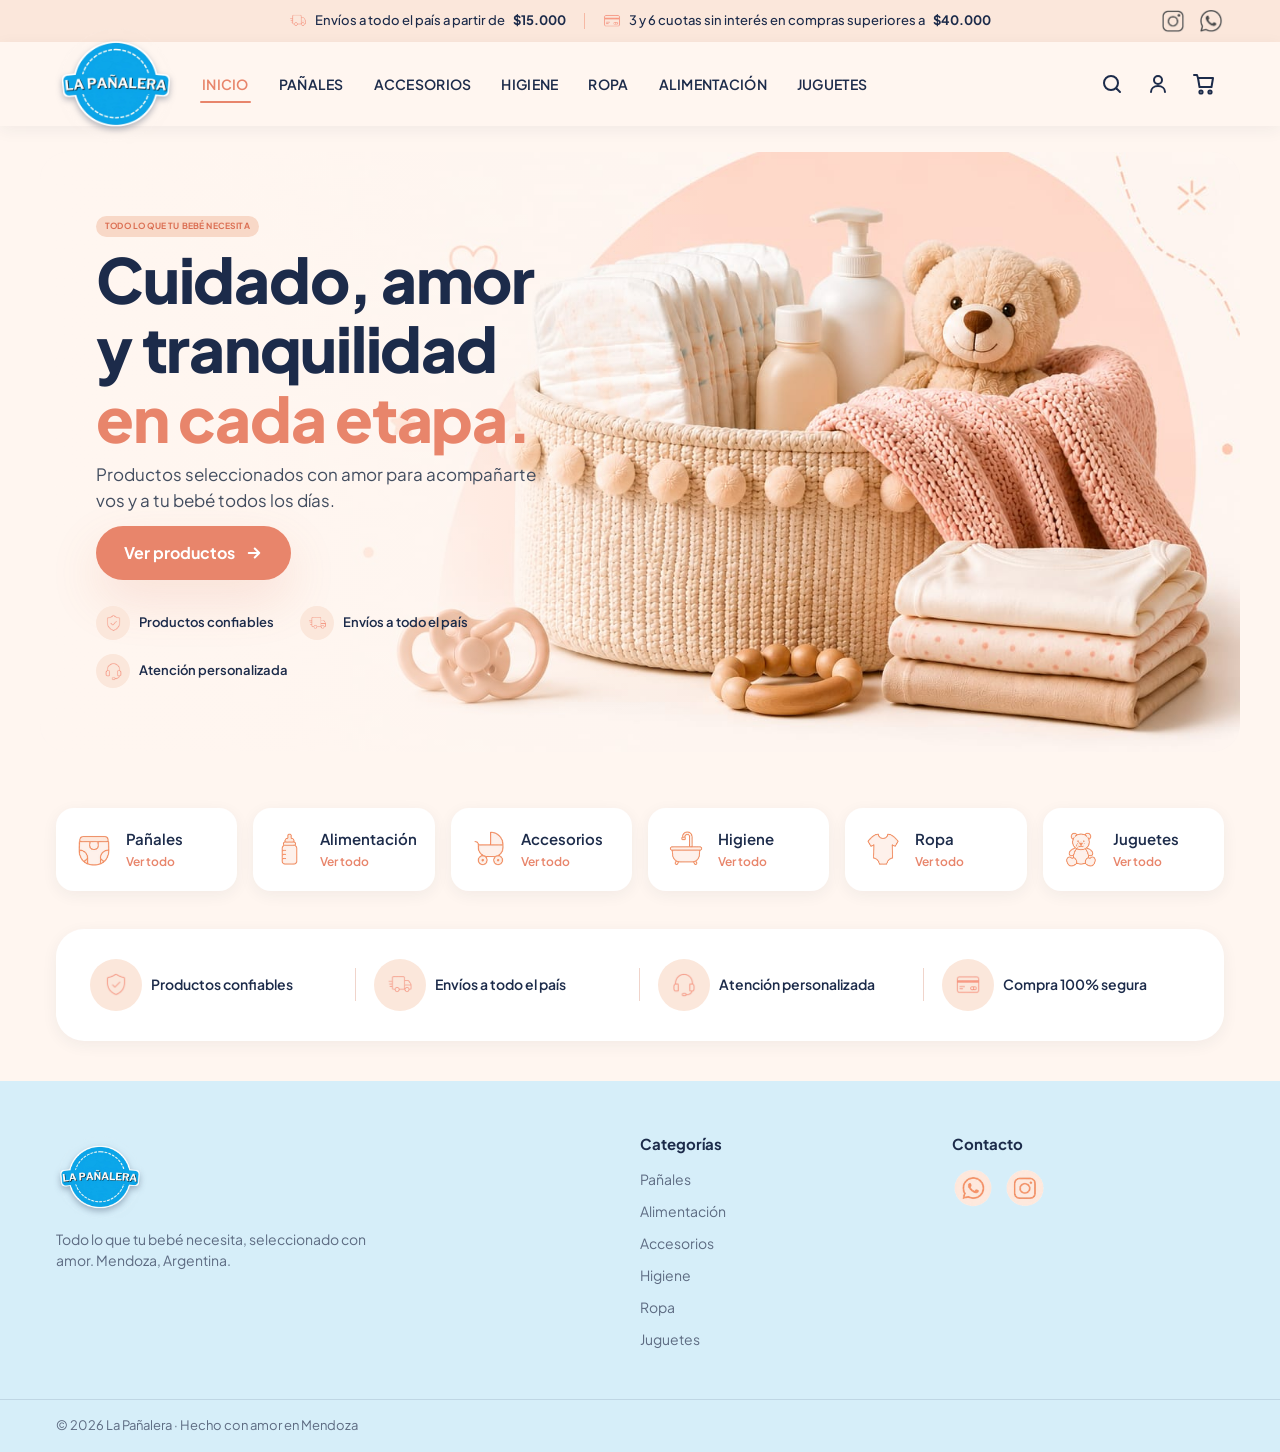
==== commit fe5e1d15: "Hero mobile calcado al mockup: foto de fondo completa, canasta grande a la derecha El hero ahora es " ====
--- a/index.html
+++ b/index.html
@@ -110,7 +110,7 @@
     <section class="hero">
       <div class="container hero__inner">
         <picture class="hero__pic">
-          <source media="(max-width: 991px)" srcset="assets/hero-basket.jpeg" />
+          <source media="(max-width: 991px)" srcset="assets/hero-mobile.jpeg" />
           <img class="hero__photo" src="assets/hero.jpeg" alt="Canasta con productos para bebé: pañales, mamadera, osito de peluche, mantita y accesorios" />
         </picture>
         <div class="hero__scrim" aria-hidden="true"></div>
--- a/css/styles.css
+++ b/css/styles.css
@@ -47,8 +47,9 @@
 }
 
 /* ---------- Reset ---------- */
-* { box-sizing: border-box; margin: 0; padding: 0; }
+* { box-sizing: border-box; margin: 0; padding: 0; -webkit-tap-highlight-color: transparent; }
 [hidden] { display: none !important; }
+a, button, input, label, .cat, .bottomnav__item { -webkit-tap-highlight-color: transparent; }
 html { scroll-behavior: smooth; }
 body {
   font-family: 'Plus Jakarta Sans', system-ui, -apple-system, sans-serif;
@@ -301,29 +302,27 @@
   padding: 20px 18px;
   position: relative;
   overflow: hidden;
-  min-height: 210px;
+  min-height: 268px;            /* apaisado, como el mockup */
   display: flex;
-  flex-direction: row;
   align-items: center;
-  gap: 6px;
 }
 .hero__content {
-  position: relative; z-index: 2; flex: 1 1 auto; max-width: 54%;
-  display: flex; flex-direction: column; align-items: flex-start;
+  position: relative; z-index: 2; max-width: 53%;
+  display: flex; flex-direction: column; justify-content: center; align-items: flex-start;
 }
 .hero__pic { display: contents; }
 .pill {
   display: inline-block; background: var(--peach-200); color: var(--accent-dark);
-  font-size: 9px; font-weight: 700; letter-spacing: .04em; text-transform: uppercase;
-  padding: 4px 9px; border-radius: 999px; margin-bottom: 8px;
+  font-size: 8.5px; font-weight: 700; letter-spacing: .02em; text-transform: uppercase;
+  padding: 4px 9px; border-radius: 999px; margin-bottom: 8px; white-space: nowrap;
 }
 .hero__title {
-  font-size: clamp(20px, 5.7vw, 40px); font-weight: 800; line-height: 1.12;
-  letter-spacing: -.02em; margin-bottom: 8px;
+  font-size: clamp(21px, 6vw, 40px); font-weight: 800; line-height: 1.12;
+  letter-spacing: -.02em; margin-bottom: 9px;
 }
 .hero__title-accent { color: var(--accent); }
-.hero__text { color: #434e60; font-size: 12px; max-width: 22ch; margin-bottom: 11px; }
-.hero__cta { padding: 7px 16px; font-size: 12.5px; white-space: nowrap; }
+.hero__text { color: #434e60; font-size: 12.5px; max-width: 21ch; margin-bottom: 13px; }
+.hero__cta { padding: 9px 20px; font-size: 13px; white-space: nowrap; }
 .hero__trust { display: none; }
 
 .btn {
@@ -337,14 +336,18 @@
 .btn--soft { background: var(--peach-100); color: var(--accent-dark); width: 100%; justify-content: center; }
 .btn--soft:hover { background: var(--peach-200); }
 
-/* foto del hero — detrás del texto (full-bleed) */
+/* foto del hero — fondo COMPLETO (como el mockup): canasta grande a la derecha */
 .hero__pic { display: contents; }
-/* MOBILE: la foto (recorte de la canasta) va como columna a la derecha */
 .hero__photo {
-  order: 2; position: static; flex: 0 0 46%; width: 46%; height: auto;
-  align-self: center; object-fit: contain; z-index: 0;
-}
-.hero__scrim { display: none; }
+  position: absolute; inset: 0; width: 100%; height: 100%;
+  object-fit: cover; object-position: 62% center; z-index: 0;
+}
+/* fundido crema a la izquierda para que el texto se lea sobre la foto */
+.hero__scrim {
+  display: block; position: absolute; inset: 0; z-index: 1; pointer-events: none;
+  background: linear-gradient(95deg,
+    #fcf3ee 0%, #fcf3ee 30%, rgba(252,243,238,.72) 44%, rgba(252,243,238,0) 60%);
+}
 
 /* =========================================================
    CATEGORÍAS
@@ -359,14 +362,18 @@
   gap: 0; margin-bottom: 18px;
 }
 .cat {
+  position: relative;
   display: flex; flex-direction: column; align-items: center; gap: 10px;
   padding: 18px 8px; border-radius: 0;
-  border-right: 1.5px solid var(--divider);
-  border-bottom: 1.5px solid var(--divider);
   transition: background .2s var(--ease);
 }
-.cat:nth-child(3n) { border-right: none; }      /* última columna */
-.cat:nth-child(n+4) { border-bottom: none; }    /* última fila (4,5,6) */
+/* rayita vertical CORTA y centrada entre columnas (NO llega a la horizontal) */
+.cat:not(:nth-child(3n))::after {
+  content: ""; position: absolute; right: 0; top: 50%; transform: translateY(-50%);
+  width: 1px; height: 42px; background: var(--divider);
+}
+/* línea horizontal entre las dos filas (en la 1ra fila) */
+.cat:nth-child(-n+3) { box-shadow: inset 0 -1px 0 var(--divider); }
 .cat:hover { background: var(--peach-50); }
 .cat__ico { color: var(--accent); display: grid; place-items: center; }
 .cat__ico svg, .cat__ico img { width: 46px; height: 46px; object-fit: contain; }
@@ -462,10 +469,14 @@
   box-shadow: var(--shadow-sm); padding: 24px 8px;
 }
 .trust__item {
+  position: relative;
   display: flex; flex-direction: column; align-items: center; text-align: center; gap: 9px;
-  padding: 0 6px; border-right: 1.5px solid var(--divider);
-}
-.trust__item:last-child { border-right: none; }
+  padding: 0 6px;
+}
+.trust__item:not(:last-child)::after {
+  content: ""; position: absolute; right: 0; top: 18%; bottom: 18%;
+  width: 1px; background: var(--divider);
+}
 .trust__ico {
   width: 48px; height: 48px; border-radius: 50%; background: var(--peach-100);
   display: grid; place-items: center; color: var(--accent); flex-shrink: 0;
@@ -578,6 +589,8 @@
     border: none;
     background: var(--white); box-shadow: var(--shadow-sm); padding: 20px 18px;
   }
+  .cat::after { display: none; }                          /* sin rayita vertical en desktop */
+  .cat:nth-child(-n+3) { box-shadow: var(--shadow-sm); }  /* restaura sombra de card */
   .cat__ico svg, .cat__ico img { width: 40px; height: 40px; }
   .cat__body { display: flex; flex-direction: column; align-items: flex-start; gap: 2px; }
   .cat__name { font-size: 15px; }
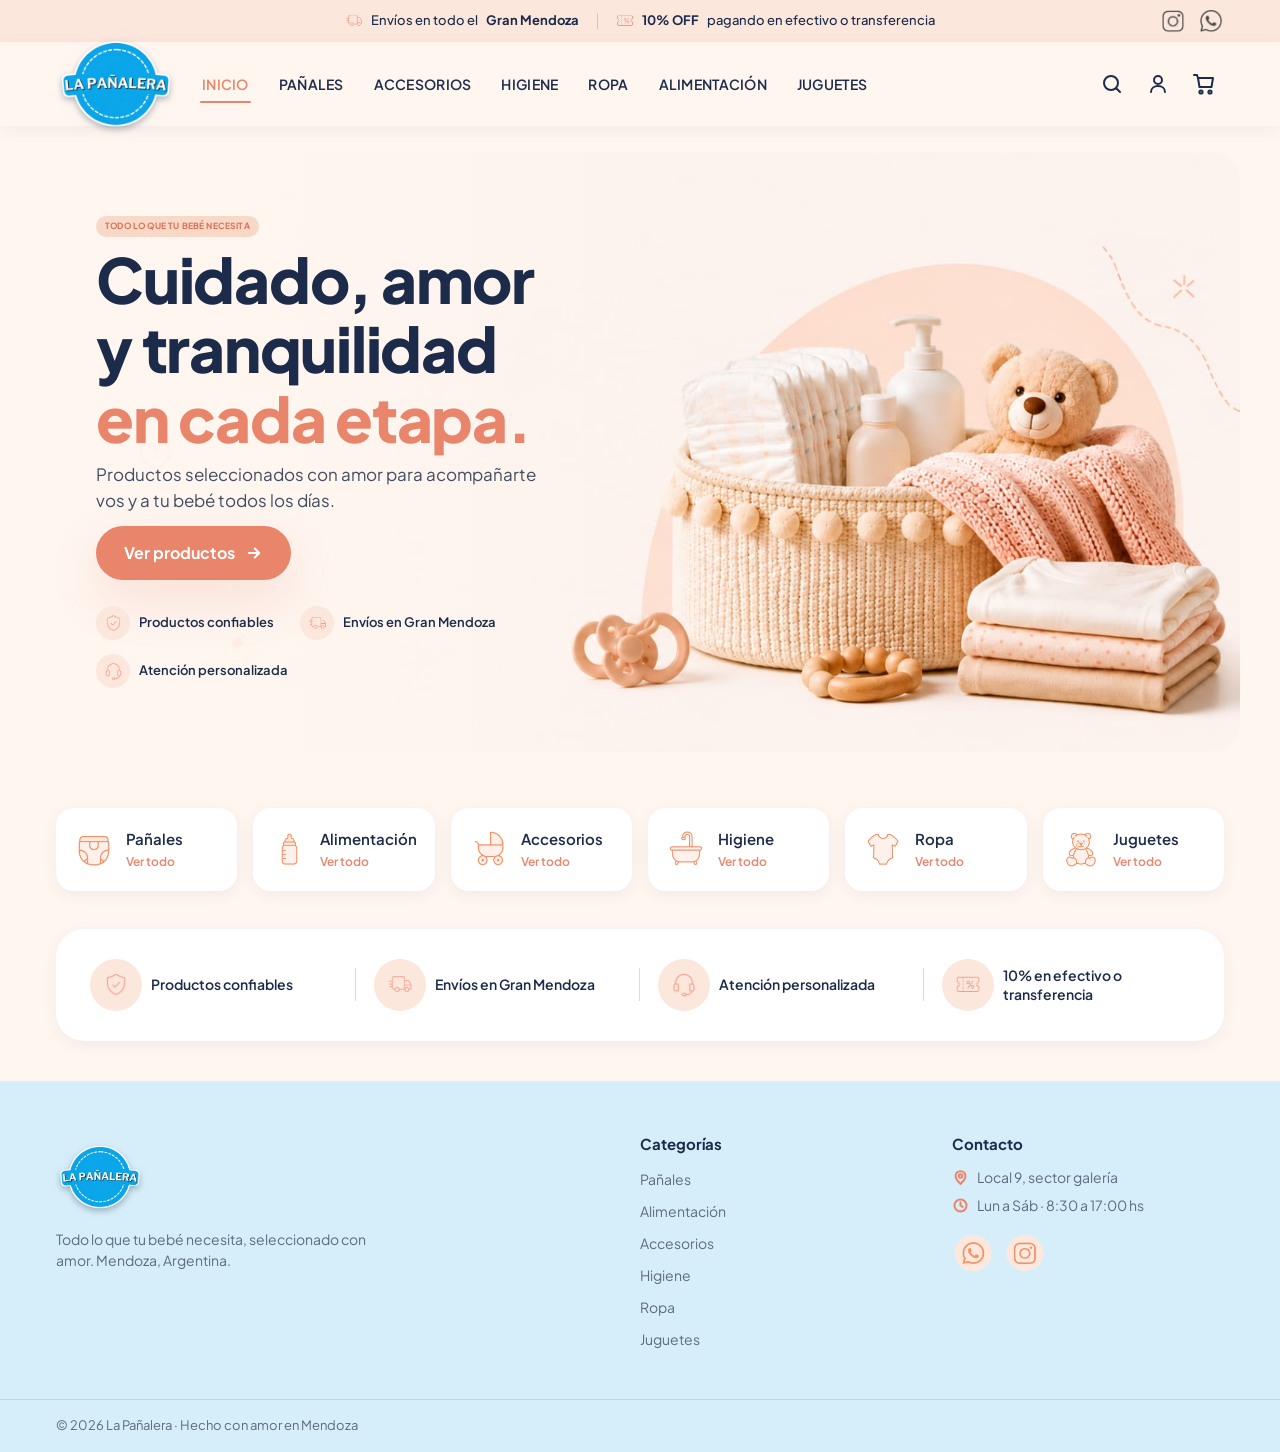
==== commit 195ca5d7: "Corrige info falsa del mockup por datos reales del negocio - Envíos: solo Gran Mendoza (no a todo el" ====
--- a/index.html
+++ b/index.html
@@ -19,12 +19,12 @@
     <div class="container topbar__inner">
       <p class="topbar__msg">
         <img class="ico" src="assets/icons/truck-coral.png" alt="" />
-        Envíos a todo el país a partir de <strong>$15.000</strong>
+        Envíos en todo el <strong>Gran Mendoza</strong>
       </p>
       <span class="topbar__sep" aria-hidden="true"></span>
       <p class="topbar__msg topbar__msg--2">
-        <img class="ico" src="assets/icons/card-coral.png" alt="" />
-        3 y 6 cuotas sin interés en compras superiores a <strong>$40.000</strong>
+        <img class="ico" src="assets/icons/oferta-coral.png" alt="" />
+        <strong>10% OFF</strong> pagando en efectivo o transferencia
       </p>
       <div class="topbar__social">
         <a href="https://www.instagram.com/lapanaleradelmercado" target="_blank" rel="noopener" aria-label="Instagram"><img class="social-ico" src="assets/icons/ig-gray.png" alt="Instagram" /></a>
@@ -132,7 +132,7 @@
           <!-- confianza (visible en desktop dentro del hero) -->
           <ul class="hero__trust">
             <li><span class="hero__trust-ico"><img src="assets/icons/escudo-coral.png" alt="" /></span> Productos confiables</li>
-            <li><span class="hero__trust-ico"><img src="assets/icons/truck-coral.png" alt="" /></span> Envíos a todo el país</li>
+            <li><span class="hero__trust-ico"><img src="assets/icons/truck-coral.png" alt="" /></span> Envíos en Gran Mendoza</li>
             <li><span class="hero__trust-ico"><img src="assets/icons/soporte-coral.png" alt="" /></span> Atención personalizada</li>
           </ul>
         </div>
@@ -176,6 +176,18 @@
       </div>
       <div class="footer__col">
         <h3>Contacto</h3>
+        <ul class="footer__info">
+          <li>
+            <a href="https://maps.app.goo.gl/g9U7CabWw5ooYcFR8" target="_blank" rel="noopener">
+              <svg class="finfo-ico" viewBox="0 0 24 24" aria-hidden="true"><path d="M12 21s7-6 7-11a7 7 0 1 0-14 0c0 5 7 11 7 11z"/><circle cx="12" cy="10" r="2.5"/></svg>
+              Local 9, sector galería
+            </a>
+          </li>
+          <li>
+            <svg class="finfo-ico" viewBox="0 0 24 24" aria-hidden="true"><circle cx="12" cy="12" r="8.5"/><path d="M12 7.5V12l3 2"/></svg>
+            Lun a Sáb · 8:30 a 17:00 hs
+          </li>
+        </ul>
         <div class="footer__social">
           <a href="#" id="footerWaIcon" target="_blank" rel="noopener" aria-label="WhatsApp"><img src="assets/icons/whatsapp.png" alt="WhatsApp" /></a>
           <a href="https://www.instagram.com/lapanaleradelmercado" target="_blank" rel="noopener" aria-label="Instagram"><img src="assets/icons/instagram.png" alt="Instagram" /></a>
--- a/css/styles.css
+++ b/css/styles.css
@@ -495,6 +495,18 @@
 .footer__social a { display: inline-flex; transition: transform .2s var(--ease); }
 .footer__social a:hover { transform: translateY(-2px); }
 .footer__social img { width: 42px; height: 42px; object-fit: contain; }
+.footer__info { margin-bottom: 16px; }
+.footer__info li { margin-bottom: 10px; }
+.footer__info li, .footer__info a {
+  display: flex; align-items: flex-start; gap: 8px;
+  font-size: 14px; color: var(--ink-soft); line-height: 1.45;
+  transition: color .2s var(--ease);
+}
+.footer__info a:hover { color: var(--accent); }
+.finfo-ico {
+  width: 17px; height: 17px; flex-shrink: 0; margin-top: 2px;
+  fill: none; stroke: var(--accent); stroke-width: 2; stroke-linecap: round; stroke-linejoin: round;
+}
 .footer__col h3 { color: var(--ink); font-size: 15px; margin-bottom: 12px; }
 .footer__col li { margin-bottom: 8px; }
 .footer__col a { font-size: 14px; color: var(--ink-soft); transition: color .2s var(--ease); }
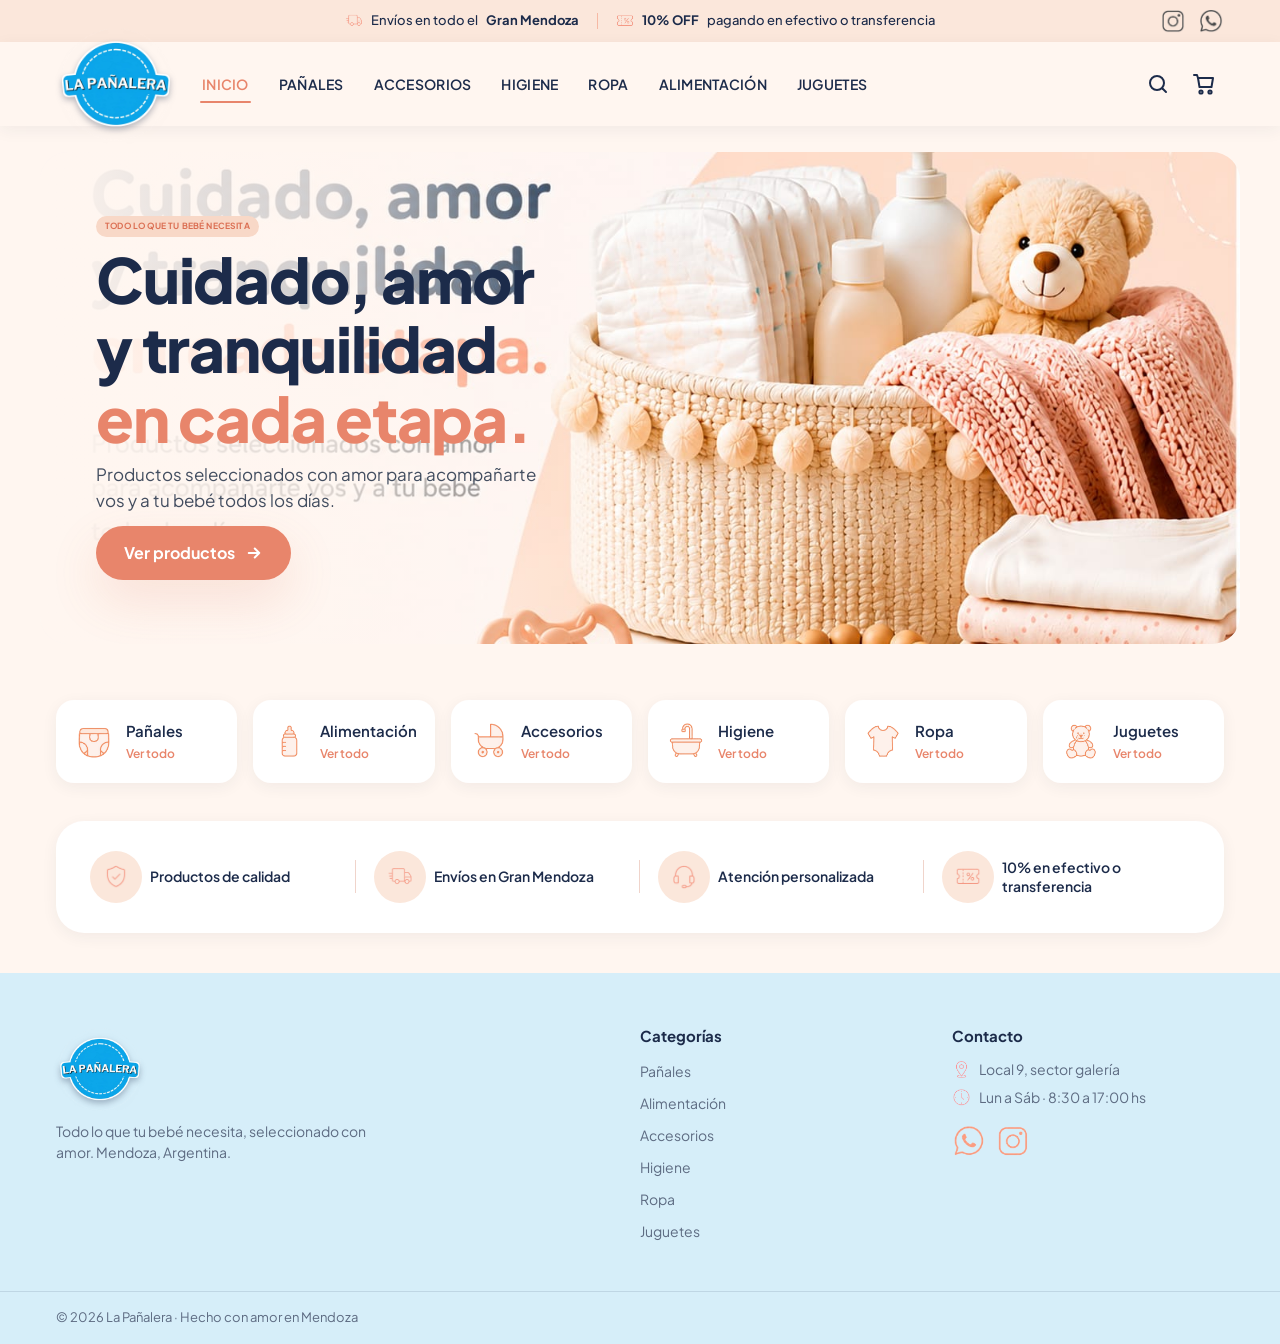
==== commit 97860397: "Confianza 2x2, iconos 3 (ubicación/horario/tacho), hero 3 con botón, limpieza desktop - Franja de co" ====
--- a/index.html
+++ b/index.html
@@ -179,18 +179,18 @@
         <ul class="footer__info">
           <li>
             <a href="https://maps.app.goo.gl/g9U7CabWw5ooYcFR8" target="_blank" rel="noopener">
-              <svg class="finfo-ico" viewBox="0 0 24 24" aria-hidden="true"><path d="M12 21s7-6 7-11a7 7 0 1 0-14 0c0 5 7 11 7 11z"/><circle cx="12" cy="10" r="2.5"/></svg>
+              <img class="finfo-ico" src="assets/icons/ubicacion-coral.png" alt="" />
               Local 9, sector galería
             </a>
           </li>
           <li>
-            <svg class="finfo-ico" viewBox="0 0 24 24" aria-hidden="true"><circle cx="12" cy="12" r="8.5"/><path d="M12 7.5V12l3 2"/></svg>
+            <img class="finfo-ico" src="assets/icons/reloj-coral.png" alt="" />
             Lun a Sáb · 8:30 a 17:00 hs
           </li>
         </ul>
         <div class="footer__social">
-          <a href="#" id="footerWaIcon" target="_blank" rel="noopener" aria-label="WhatsApp"><img src="assets/icons/whatsapp.png" alt="WhatsApp" /></a>
-          <a href="https://www.instagram.com/lapanaleradelmercado" target="_blank" rel="noopener" aria-label="Instagram"><img src="assets/icons/instagram.png" alt="Instagram" /></a>
+          <a href="#" id="footerWaIcon" target="_blank" rel="noopener" aria-label="WhatsApp"><img src="assets/icons/wa-coral.png" alt="WhatsApp" /></a>
+          <a href="https://www.instagram.com/lapanaleradelmercado" target="_blank" rel="noopener" aria-label="Instagram"><img src="assets/icons/ig-coral.png" alt="Instagram" /></a>
         </div>
       </div>
     </div>
--- a/css/styles.css
+++ b/css/styles.css
@@ -349,6 +349,21 @@
     #fcf3ee 0%, #fcf3ee 30%, rgba(252,243,238,.72) 44%, rgba(252,243,238,0) 60%);
 }
 
+/* MOBILE (≤991px): la foto (hero 3) YA trae el texto; solo agregamos el botón */
+@media (max-width: 991px) {
+  .hero__inner {
+    aspect-ratio: 1503 / 1047; min-height: 0; padding: 0; align-items: stretch;
+  }
+  .hero__photo { object-position: center; }
+  .hero__scrim { display: none; }
+  .pill, .hero__title, .hero__text { display: none; } /* ya están en la imagen */
+  .hero__content {
+    position: absolute; z-index: 2; left: 5%; bottom: 7%; max-width: none;
+  }
+  .hero__cta { padding: 9px 20px; font-size: 13px; }
+  .hero__cta svg { display: none; }                    /* sin flechita en mobile */
+}
+
 /* =========================================================
    CATEGORÍAS
    ========================================================= */
@@ -431,6 +446,7 @@
 .card__del { color: #c2c8d2; padding: 4px; border-radius: 8px; transition: color .15s var(--ease); }
 .card__del:hover { color: var(--accent); }
 .card__del svg { width: 19px; height: 19px; }
+.trash-ico { width: 20px; height: 20px; object-fit: contain; display: block; }
 .card__subtotal { margin-top: 8px; text-align: center; font-size: 13px; color: var(--ink-soft); }
 .card__subtotal strong { color: var(--ink); font-weight: 800; }
 
@@ -464,19 +480,24 @@
    ========================================================= */
 .trust { padding: 8px 0 30px; }
 .trust__row {
-  display: grid; grid-template-columns: repeat(4, 1fr); gap: 0;
+  display: grid; grid-template-columns: repeat(2, 1fr); gap: 0;
   background: var(--white); border-radius: var(--radius-lg);
-  box-shadow: var(--shadow-sm); padding: 24px 8px;
+  box-shadow: var(--shadow-sm); padding: 12px 8px;
 }
 .trust__item {
   position: relative;
-  display: flex; flex-direction: column; align-items: center; text-align: center; gap: 9px;
-  padding: 0 6px;
-}
-.trust__item:not(:last-child)::after {
-  content: ""; position: absolute; right: 0; top: 18%; bottom: 18%;
-  width: 1px; background: var(--divider);
-}
+  display: flex; flex-direction: column; align-items: center; text-align: center; gap: 8px;
+  padding: 16px 8px;
+}
+/* rayita vertical corta (definida para todos, se muestra según layout) */
+.trust__item::after {
+  content: ""; position: absolute; right: 0; top: 24%; bottom: 24%;
+  width: 1px; background: var(--divider); display: none;
+}
+/* mobile 2x2: vertical solo en la columna izquierda (items impares) */
+.trust__item:nth-child(odd)::after { display: block; }
+/* línea horizontal entre las 2 filas (fila de arriba = items 1 y 2) */
+.trust__item:nth-child(-n+2) { box-shadow: inset 0 -1px 0 var(--divider); }
 .trust__ico {
   width: 48px; height: 48px; border-radius: 50%; background: var(--peach-100);
   display: grid; place-items: center; color: var(--accent); flex-shrink: 0;
@@ -494,7 +515,7 @@
 .footer__social { display: flex; gap: 10px; margin-top: 12px; }
 .footer__social a { display: inline-flex; transition: transform .2s var(--ease); }
 .footer__social a:hover { transform: translateY(-2px); }
-.footer__social img { width: 42px; height: 42px; object-fit: contain; }
+.footer__social img { width: 34px; height: 34px; object-fit: contain; }
 .footer__info { margin-bottom: 16px; }
 .footer__info li { margin-bottom: 10px; }
 .footer__info li, .footer__info a {
@@ -503,10 +524,7 @@
   transition: color .2s var(--ease);
 }
 .footer__info a:hover { color: var(--accent); }
-.finfo-ico {
-  width: 17px; height: 17px; flex-shrink: 0; margin-top: 2px;
-  fill: none; stroke: var(--accent); stroke-width: 2; stroke-linecap: round; stroke-linejoin: round;
-}
+.finfo-ico { width: 19px; height: 19px; flex-shrink: 0; margin-top: 1px; object-fit: contain; }
 .footer__col h3 { color: var(--ink); font-size: 15px; margin-bottom: 12px; }
 .footer__col li { margin-bottom: 8px; }
 .footer__col a { font-size: 14px; color: var(--ink-soft); transition: color .2s var(--ease); }
@@ -559,7 +577,8 @@
   .logo__img { width: 120px; height: 120px; margin: -20px 0; }
   .nav { display: flex; align-items: center; gap: 26px; flex: 1; }
   .nav__link { font-size: 14px; text-transform: uppercase; letter-spacing: .02em; }
-  .iconbtn--search, .header__user { display: inline-flex; }
+  .iconbtn--search { display: inline-flex; }
+  .header__user { display: none; }   /* no usamos cuentas */
   .iconbtn--cart { display: inline-flex; }
   .searchbar__wrap { display: none; }
   .bottomnav { display: none; }
@@ -572,9 +591,7 @@
   .hero__title { font-size: 56px; }
   .hero__text { font-size: 17px; max-width: 38ch; }
   .hero__cta { padding: 15px 28px; font-size: 16px; }
-  .hero__trust {
-    display: flex; flex-wrap: wrap; gap: 14px 26px; margin-top: 26px;
-  }
+  .hero__trust { display: none; }   /* la confianza ya está en su propia franja */
   .hero__trust li { display: flex; align-items: center; gap: 9px; font-size: 13px; font-weight: 600; color: var(--ink); }
   .hero__trust-ico {
     width: 34px; height: 34px; border-radius: 50%; background: var(--peach-100);
@@ -615,6 +632,9 @@
   /* confianza 4 en fila */
   .trust__row { grid-template-columns: repeat(4, 1fr); gap: 0; padding: 30px 16px; }
   .trust__item { flex-direction: row; text-align: left; padding: 0 18px; }
+  .trust__item::after { display: none; top: 18%; bottom: 18%; }   /* reset 2x2 */
+  .trust__item:not(:last-child)::after { display: block; }        /* vertical entre todos */
+  .trust__item:nth-child(-n+2) { box-shadow: none; }              /* sin horizontal */
   .trust__ico { width: 52px; height: 52px; }
   .trust__ico svg { width: 24px; height: 24px; }
   .trust__txt { max-width: none; font-size: 14px; }
